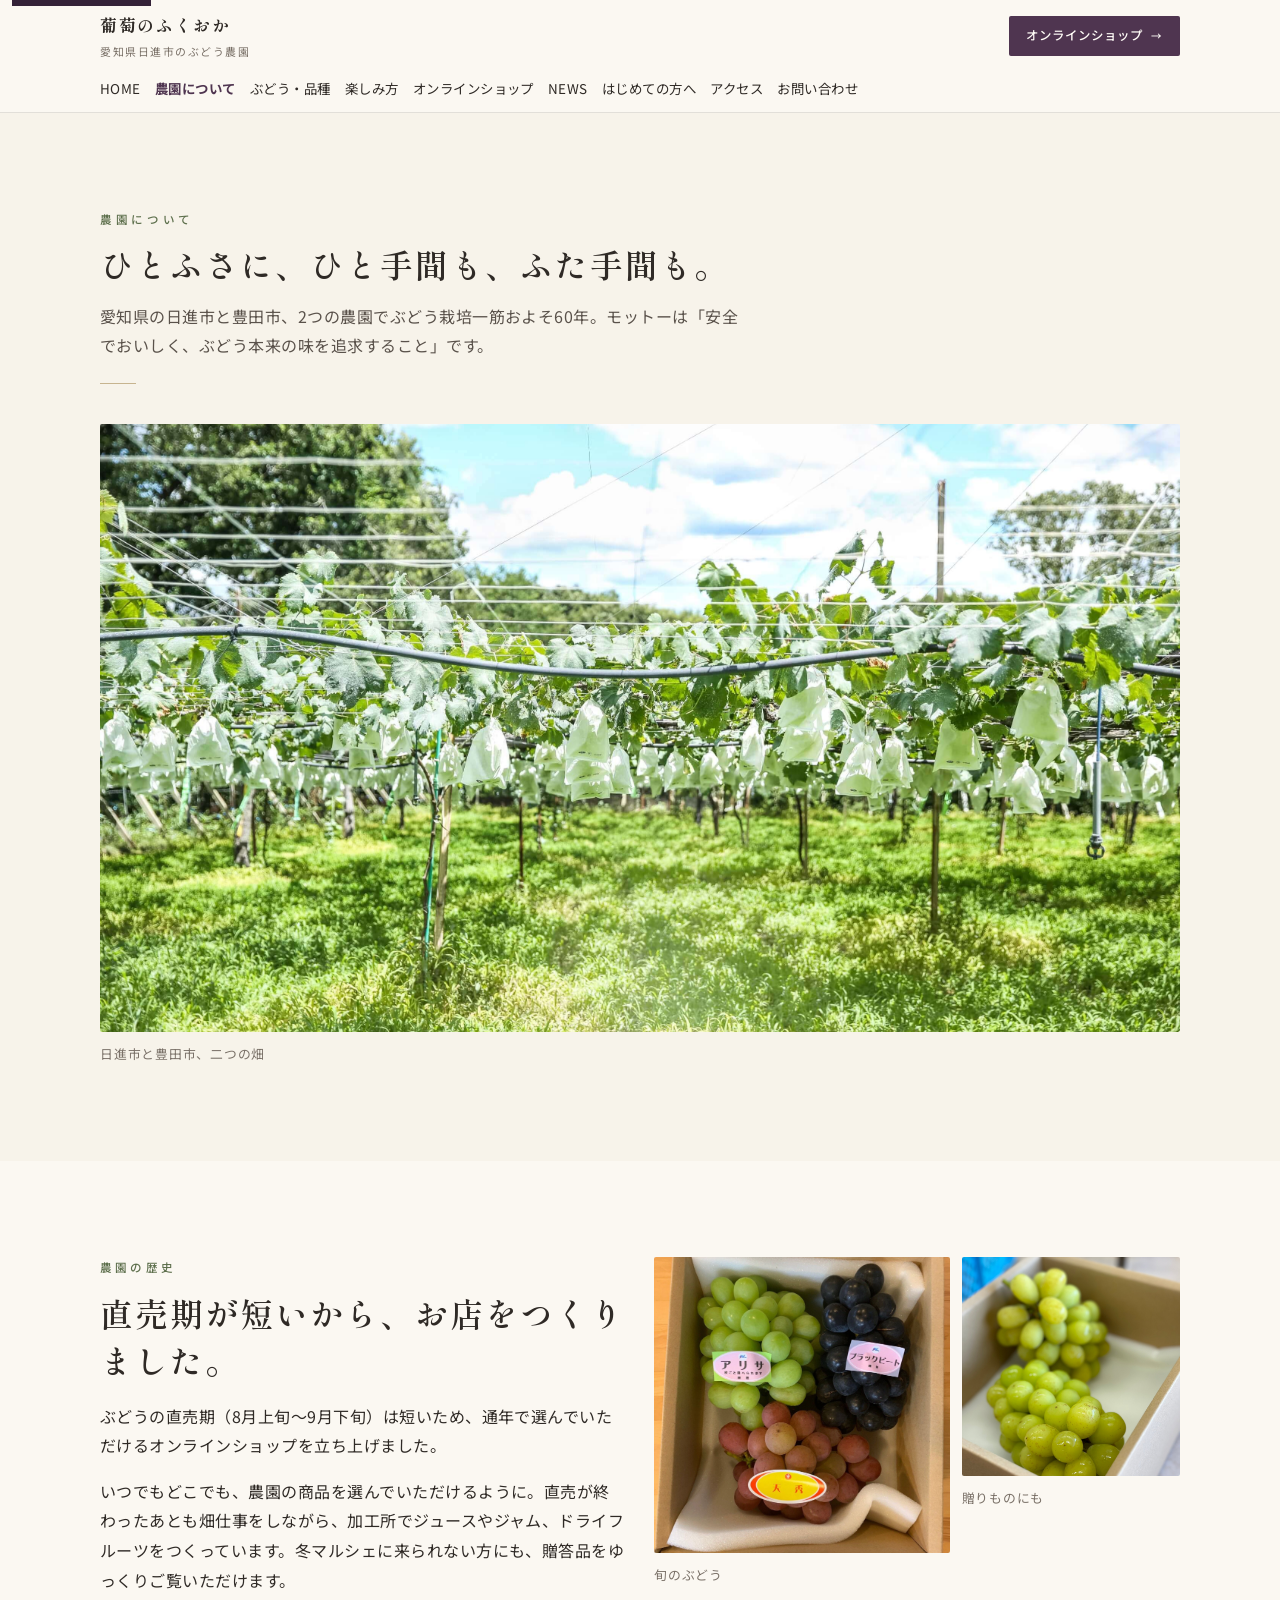
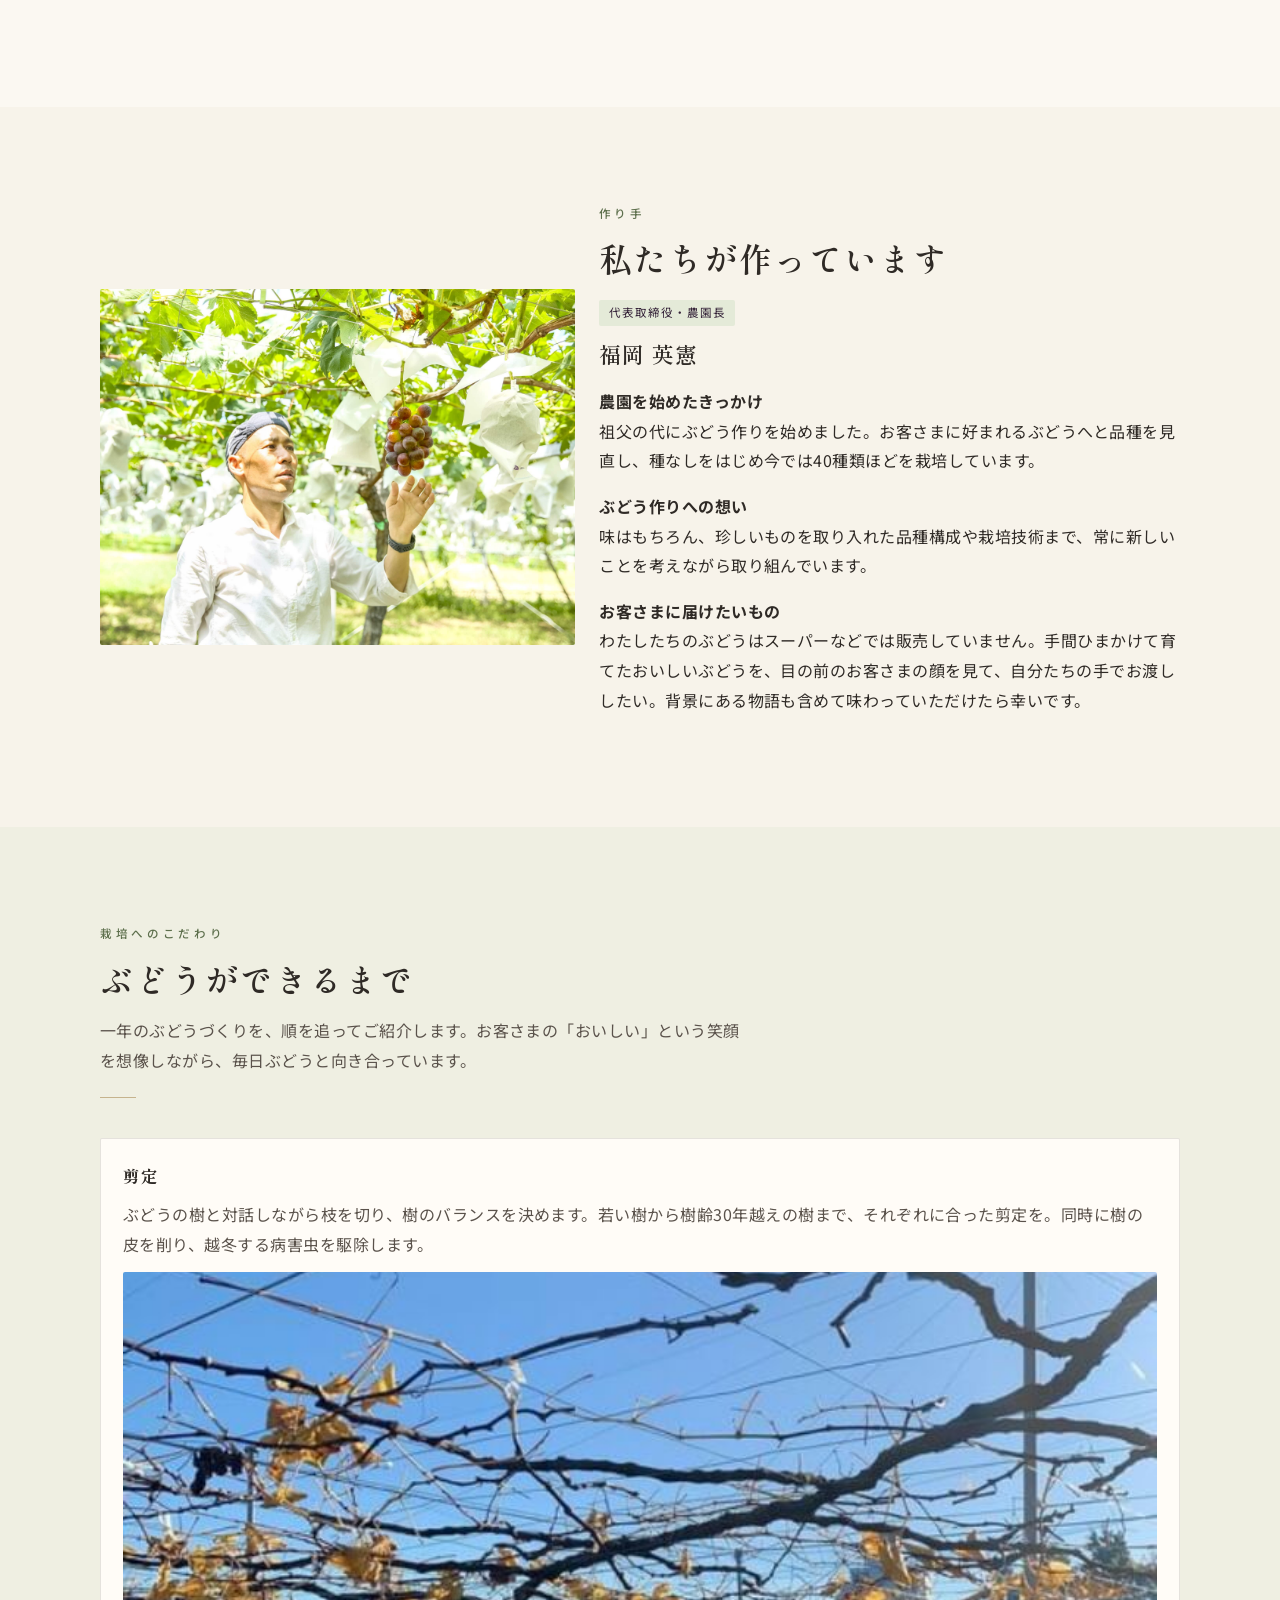
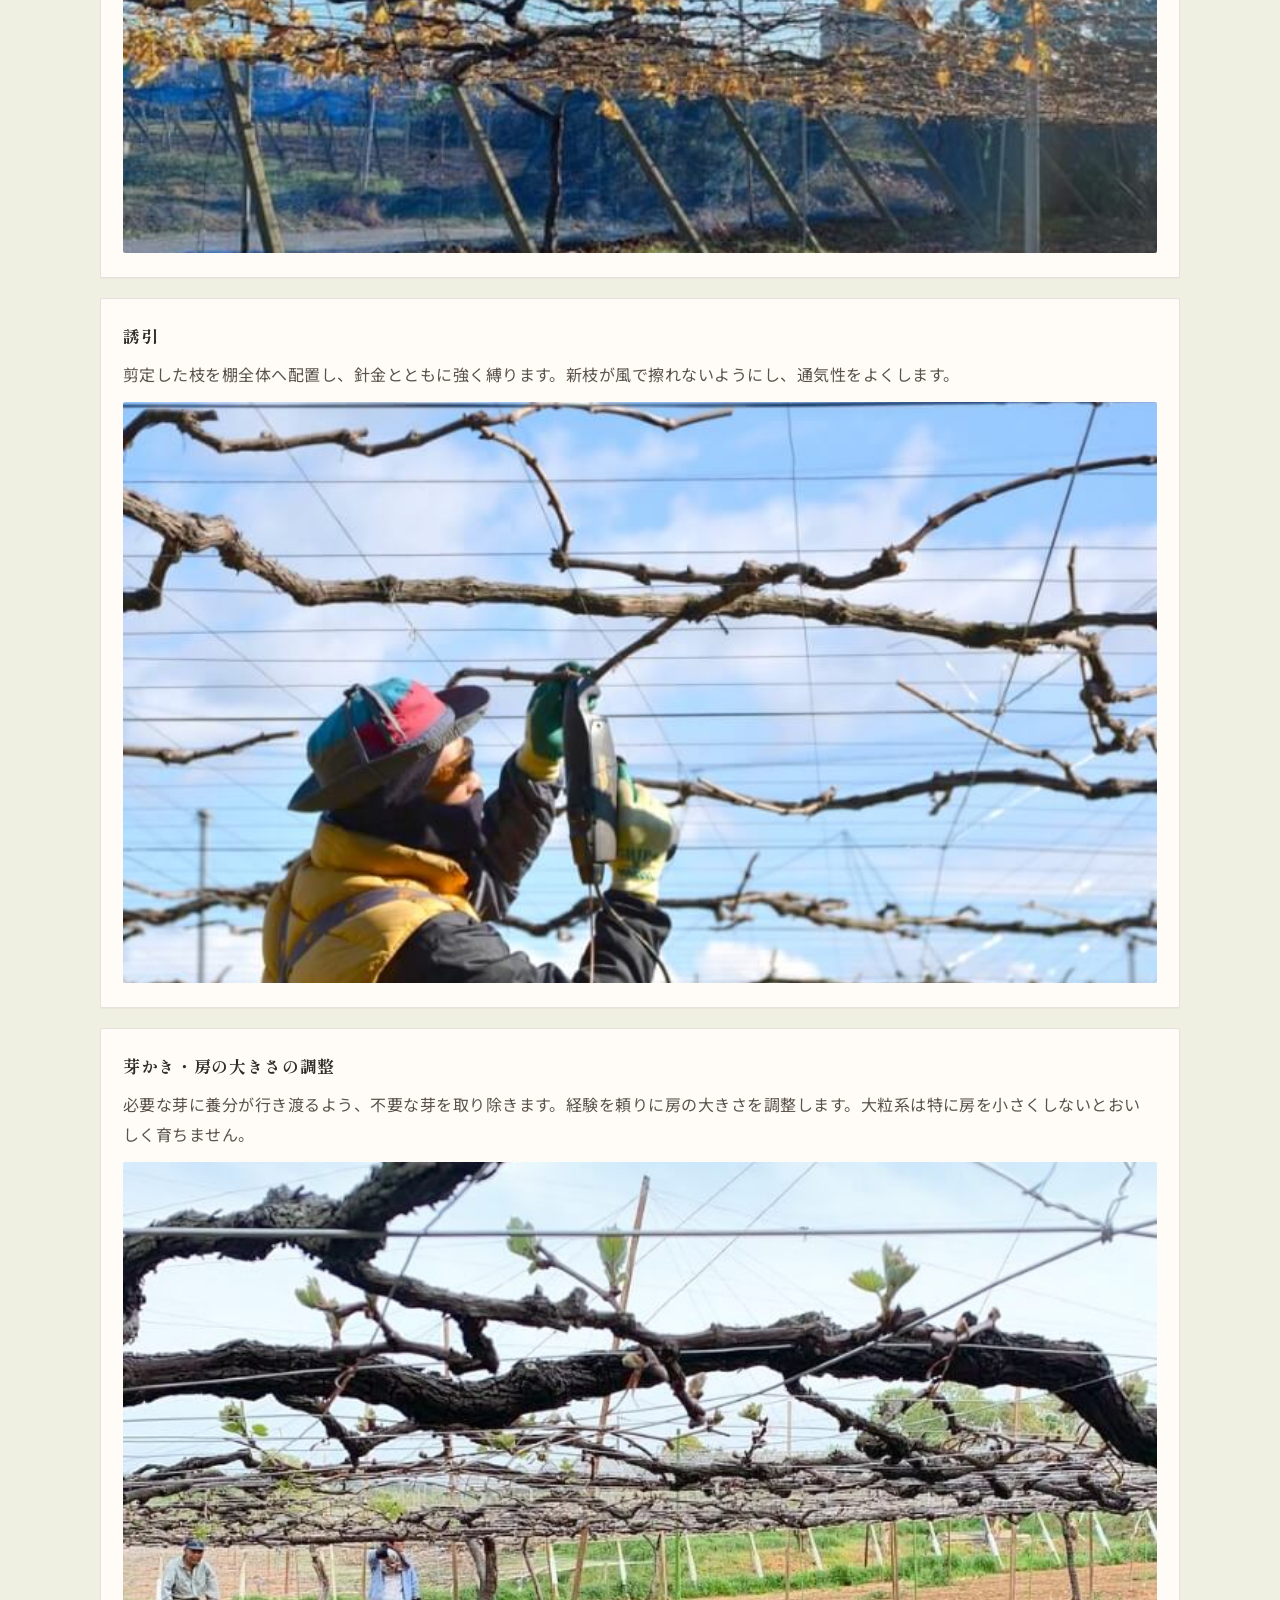
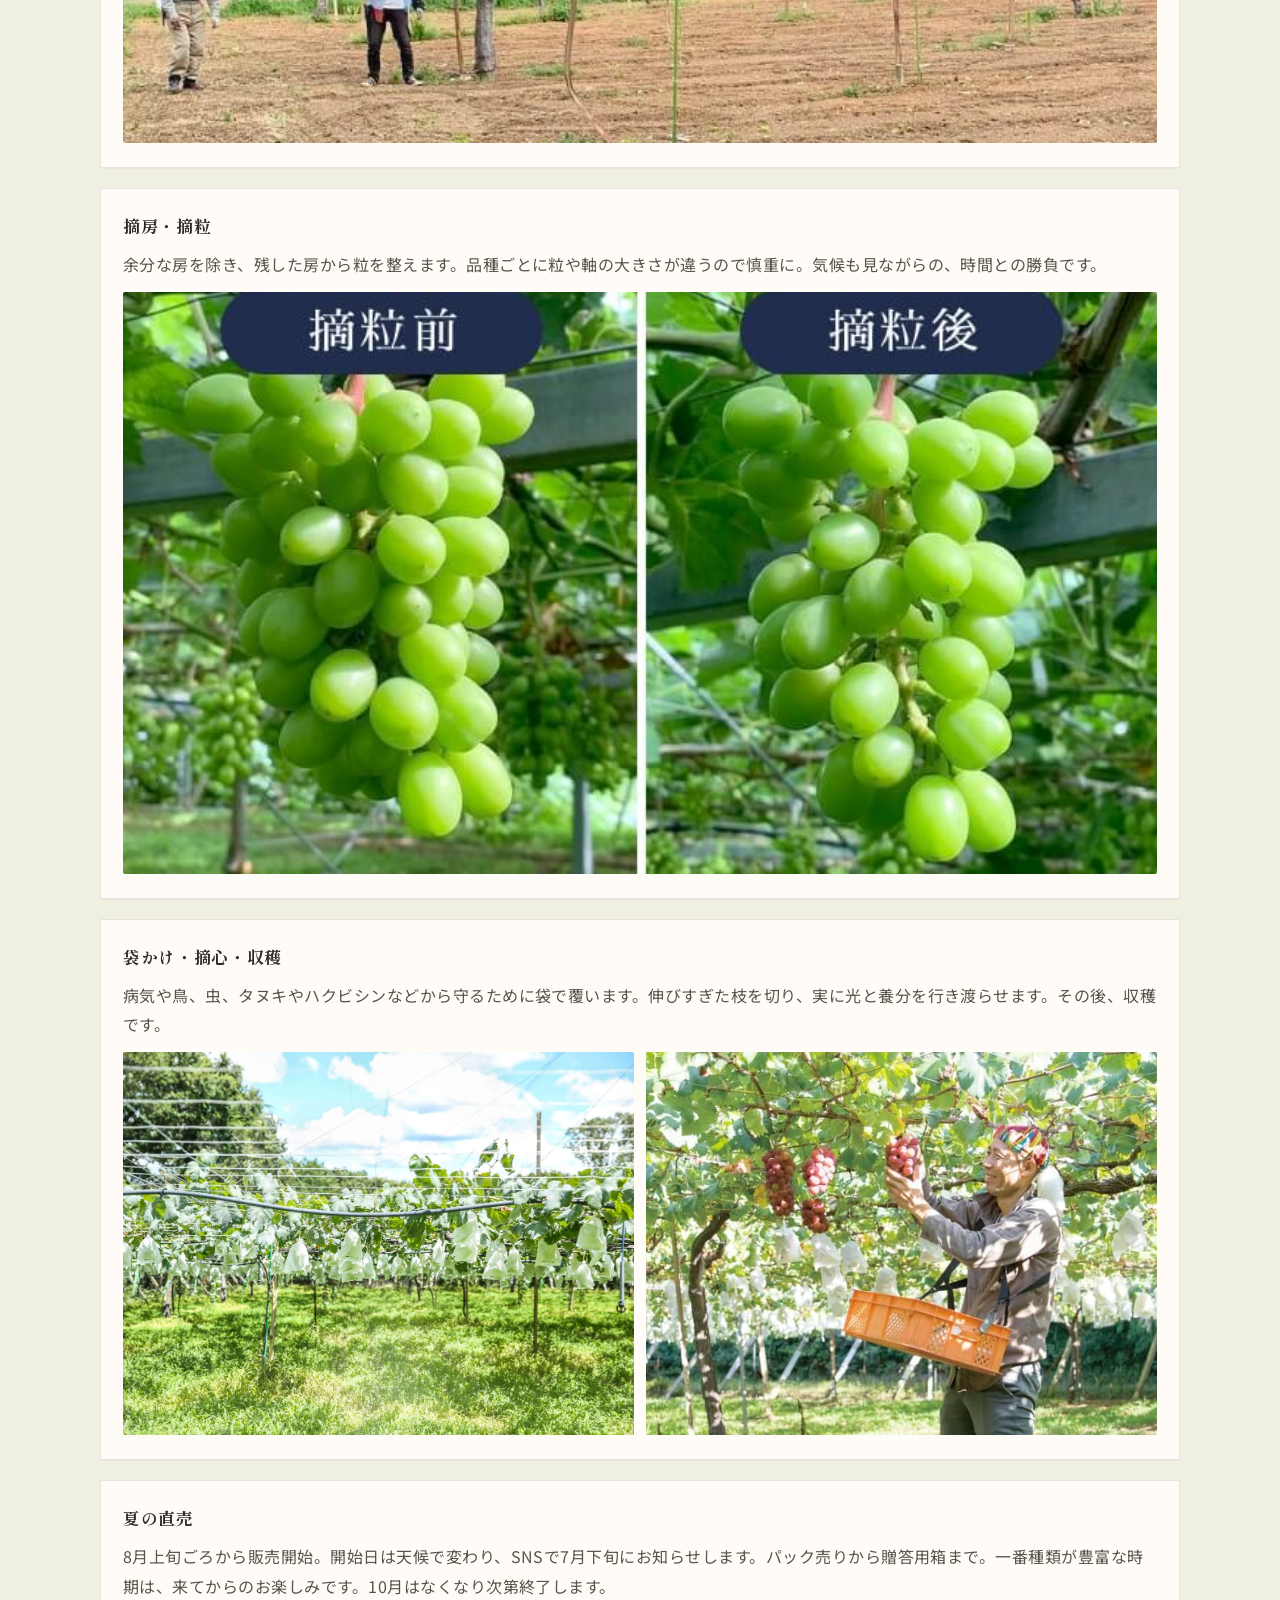
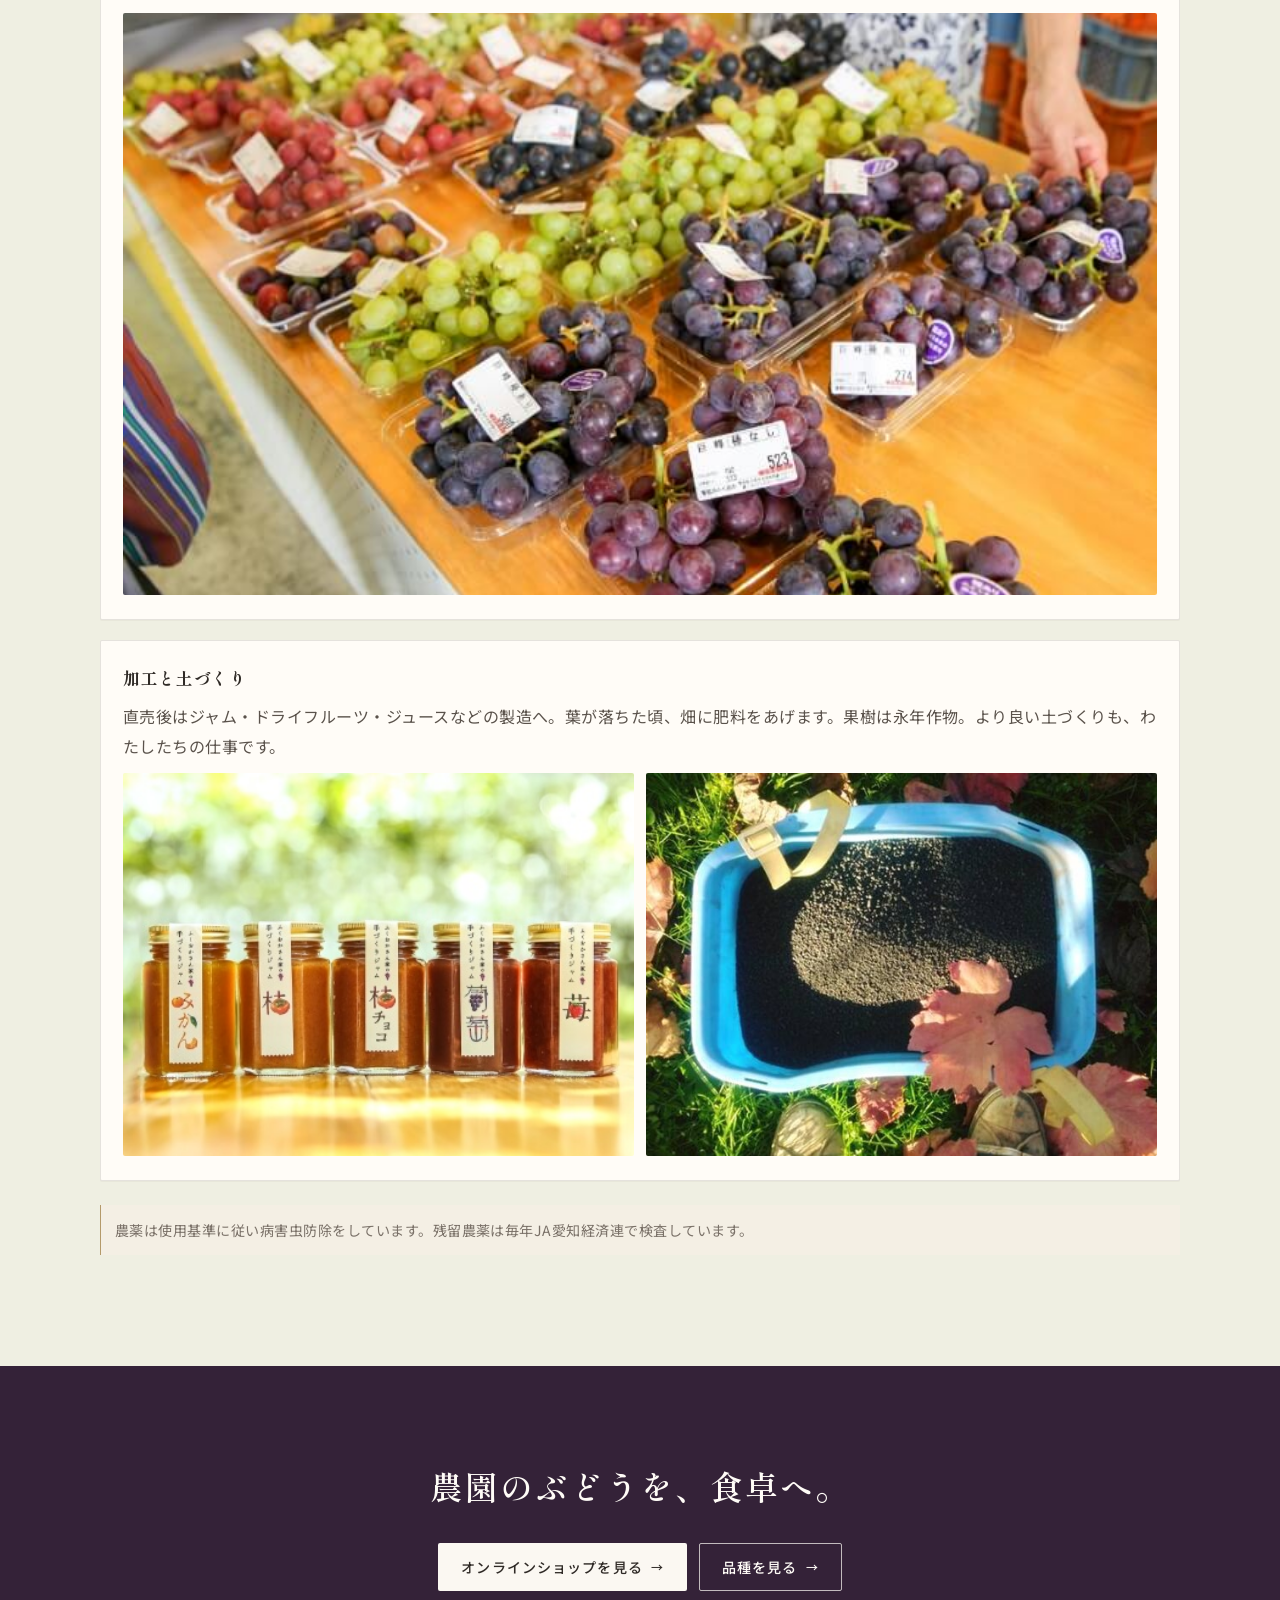
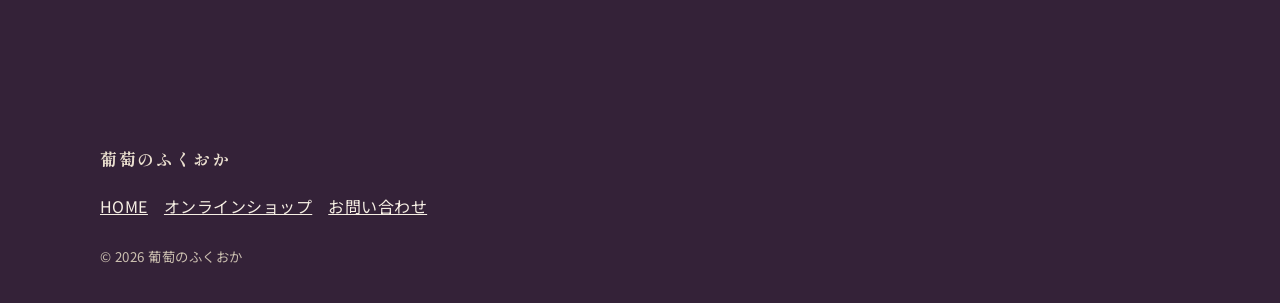
==== about.html @ adb01530 "Harden the sticky header, contain cultivation cards, and unify remaining Japanese copy. Co-authored-" ====
<!DOCTYPE html>
<html lang="ja">
<head>
  <meta charset="UTF-8" />
  <meta name="viewport" content="width=device-width, initial-scale=1" />
  <title>農園について | 葡萄のふくおか</title>
  <meta name="description" content="葡萄のふくおかのストーリー、作り手、栽培の一年。愛知県日進市・豊田市で約60年、ぶどう本来の味を追求する農園です。" />
  <link rel="icon" href="./images/favicon.svg" type="image/svg+xml" />
  <link rel="preconnect" href="https://fonts.googleapis.com" />
  <link rel="preconnect" href="https://fonts.gstatic.com" crossorigin />
  <link href="https://fonts.googleapis.com/css2?family=Noto+Sans+JP:wght@400;500;700&family=Shippori+Mincho:wght@500;600;700&display=swap" rel="stylesheet" />
  <link rel="stylesheet" href="./css/style.css?v=20260827" />
</head>
<body>
  <a class="skip-link" href="#main">本文へスキップ</a>
  <header class="site-header">
    <div class="wrap site-header__inner">
      <a class="brand" href="./index.html"><span class="brand__name">葡萄のふくおか</span><span class="brand__sub">愛知県日進市のぶどう農園</span></a>
      <a class="btn btn--grape header-cta" href="https://budounofukuoka.stores.jp/" target="_blank" rel="noopener noreferrer">オンラインショップ</a>
      <button class="nav-toggle" id="navToggle" type="button" aria-expanded="false" aria-controls="siteNav" aria-label="メニューを開く"><span></span><span></span><span></span></button>
      <nav class="nav" id="siteNav" aria-label="メインメニュー">
        <ul class="nav__list">
          <li><a href="./index.html">HOME</a></li>
          <li><a href="./about.html" aria-current="page">農園について</a></li>
          <li><a href="./grapes.html">ぶどう・品種</a></li>
          <li><a href="./enjoy.html">楽しみ方</a></li>
          <li><a href="./shop.html">オンラインショップ</a></li>
          <li><a href="./news.html">NEWS</a></li>
          <li><a href="./guide.html">はじめての方へ</a></li>
          <li><a href="./access.html">アクセス</a></li>
          <li><a href="./contact.html">お問い合わせ</a></li>
        </ul>
      </nav>
    </div>
  </header>

  <main id="main">
    <section class="section">
      <div class="wrap">
        <header class="section-head">
          <p class="kicker">農園について</p>
          <h1 class="heading">ひとふさに、ひと手間も、ふた手間も。</h1>
          <p class="lead">愛知県の日進市と豊田市、2つの農園でぶどう栽培一筋およそ60年。モットーは「安全でおいしく、ぶどう本来の味を追求すること」です。</p>
        </header>
        <figure class="photo photo--wide">
          <img src="./images/main3.jpg" alt="白い袋が並ぶ葡萄のふくおかのぶどう畑" />
          <figcaption>日進市と豊田市、二つの畑</figcaption>
        </figure>
      </div>
    </section>

    <section class="section section--paper" id="story">
      <div class="wrap split split--top">
        <div>
          <p class="kicker">農園の歴史</p>
          <h2 class="heading">直売期が短いから、お店をつくりました。</h2>
          <p>ぶどうの直売期（8月上旬〜9月下旬）は短いため、通年で選んでいただけるオンラインショップを立ち上げました。</p>
          <p>いつでもどこでも、農園の商品を選んでいただけるように。直売が終わったあとも畑仕事をしながら、加工所でジュースやジャム、ドライフルーツをつくっています。冬マルシェに来られない方にも、贈答品をゆっくりご覧いただけます。</p>
        </div>
        <div class="mosaic">
          <figure class="photo photo--square"><img src="./images/grape-set.jpg" alt="黒白赤の3色ぶどうセット" /><figcaption>旬のぶどう</figcaption></figure>
          <figure class="photo photo--square"><img src="./images/shine-pack.jpg" alt="箱詰めされたシャインマスカット" /><figcaption>贈りものにも</figcaption></figure>
        </div>
      </div>
    </section>

    <section class="section" id="people">
      <div class="wrap people-feature">
        <figure class="photo photo--field">
          <img src="./images/main.jpg" alt="ぶどうの房を確かめる代表取締役・農園長 福岡英憲さん" />
        </figure>
        <div>
          <p class="kicker">作り手</p>
          <h2 class="heading">私たちが作っています</h2>
          <p class="meta"><span class="tag">代表取締役・農園長</span></p>
          <h3 class="heading" style="font-size:1.35rem;">福岡 英憲</h3>
          <p><strong>農園を始めたきっかけ</strong><br>祖父の代にぶどう作りを始めました。お客さまに好まれるぶどうへと品種を見直し、種なしをはじめ今では40種類ほどを栽培しています。</p>
          <p><strong>ぶどう作りへの想い</strong><br>味はもちろん、珍しいものを取り入れた品種構成や栽培技術まで、常に新しいことを考えながら取り組んでいます。</p>
          <p><strong>お客さまに届けたいもの</strong><br>わたしたちのぶどうはスーパーなどでは販売していません。手間ひまかけて育てたおいしいぶどうを、目の前のお客さまの顔を見て、自分たちの手でお渡ししたい。背景にある物語も含めて味わっていただけたら幸いです。</p>
        </div>
      </div>
    </section>

    <section class="section section--leaf" id="flow">
      <div class="wrap">
        <header class="section-head">
          <p class="kicker">栽培へのこだわり</p>
          <h2 class="heading">ぶどうができるまで</h2>
          <p class="lead">一年のぶどうづくりを、順を追ってご紹介します。お客さまの「おいしい」という笑顔を想像しながら、毎日ぶどうと向き合っています。</p>
        </header>
        <ol class="flow-list">
          <li class="card flow-card">
            <strong>剪定</strong>
            <p>ぶどうの樹と対話しながら枝を切り、樹のバランスを決めます。若い樹から樹齢30年越えの樹まで、それぞれに合った剪定を。同時に樹の皮を削り、越冬する病害虫を駆除します。</p>
            <figure class="photo photo--wide"><img src="./images/flow1_img.jpg" alt="冬のぶどう棚。剪定を待つ枝" /></figure>
          </li>
          <li class="card flow-card">
            <strong>誘引</strong>
            <p>剪定した枝を棚全体へ配置し、針金とともに強く縛ります。新枝が風で擦れないようにし、通気性をよくします。</p>
            <figure class="photo photo--wide"><img src="./images/flow3_img.jpg" alt="ぶどう棚で誘引作業をする様子" /></figure>
          </li>
          <li class="card flow-card">
            <strong>芽かき・房の大きさの調整</strong>
            <p>必要な芽に養分が行き渡るよう、不要な芽を取り除きます。経験を頼りに房の大きさを調整します。大粒系は特に房を小さくしないとおいしく育ちません。</p>
            <figure class="photo photo--wide"><img src="./images/flow4_img.jpg" alt="芽かき作業の様子" /></figure>
          </li>
          <li class="card flow-card">
            <strong>摘房・摘粒</strong>
            <p>余分な房を除き、残した房から粒を整えます。品種ごとに粒や軸の大きさが違うので慎重に。気候も見ながらの、時間との勝負です。</p>
            <figure class="photo photo--wide"><img src="./images/flow6_img.jpg" alt="摘粒の前後比較。房の粒を整える" /></figure>
          </li>
          <li class="card flow-card">
            <strong>袋かけ・摘心・収穫</strong>
            <p>病気や鳥、虫、タヌキやハクビシンなどから守るために袋で覆います。伸びすぎた枝を切り、実に光と養分を行き渡らせます。その後、収穫です。</p>
            <div class="flow-visual">
              <img src="./images/main3.jpg" alt="白い袋が並ぶぶどう畑" />
              <img src="./images/flow7_img.jpg" alt="収穫かごを背負ってぶどうを摘む" />
            </div>
          </li>
          <li class="card flow-card">
            <strong>夏の直売</strong>
            <p>8月上旬ごろから販売開始。開始日は天候で変わり、SNSで7月下旬にお知らせします。パック売りから贈答用箱まで。一番種類が豊富な時期は、来てからのお楽しみです。10月はなくなり次第終了します。</p>
            <figure class="photo photo--wide"><img src="./images/flow9_img.jpg" alt="直売所の木の台に並ぶ旬のぶどう" /></figure>
          </li>
          <li class="card flow-card">
            <strong>加工と土づくり</strong>
            <p>直売後はジャム・ドライフルーツ・ジュースなどの製造へ。葉が落ちた頃、畑に肥料をあげます。果樹は永年作物。より良い土づくりも、わたしたちの仕事です。</p>
            <div class="flow-visual">
              <img src="./images/handmade_img1.jpg" alt="ふくおかさん家の手づくりジャム" />
              <img src="./images/flow11_img.jpg" alt="落ち葉の畑での土づくり" />
            </div>
          </li>
        </ol>
        <p class="note" style="margin-top:24px;">農薬は使用基準に従い病害虫防除をしています。残留農薬は毎年JA愛知経済連で検査しています。</p>
      </div>
    </section>

    <section class="section section--grape">
      <div class="wrap cta-band">
        <h2 class="heading">農園のぶどうを、食卓へ。</h2>
        <div class="actions">
          <a class="btn btn--paper" href="https://budounofukuoka.stores.jp/" target="_blank" rel="noopener noreferrer">オンラインショップを見る</a>
          <a class="btn btn--ghost" href="./grapes.html">品種を見る</a>
        </div>
      </div>
    </section>
  </main>

  <footer class="site-footer">
    <div class="wrap">
      <p class="brand__name">葡萄のふくおか</p>
      <nav aria-label="フッター">
        <a href="./index.html">HOME</a>
        <a href="./shop.html">オンラインショップ</a>
        <a href="./contact.html">お問い合わせ</a>
      </nav>
      <small>&copy; <span data-year></span> 葡萄のふくおか</small>
    </div>
  </footer>
  <div class="sticky-cta" aria-label="クイック導線">
    <a href="./guide.html">はじめて</a>
    <a href="https://www.instagram.com/budounofukuoka/" target="_blank" rel="noopener noreferrer">Instagram</a>
    <a class="is-buy" href="https://budounofukuoka.stores.jp/" target="_blank" rel="noopener noreferrer">購入する</a>
  </div>
  <script src="./js/script.js?v=20260827"></script>
</body>
</html>
---- css/style.css ----
/* 葡萄のふくおか — quiet farm brand (mobile first) */
:root {
  --paper: #f7f3ea;
  --paper-2: #efe6d4;
  --cream: #fbf8f2;
  --ivory: #f4efe4;
  --ink: #2f2a26;
  --ink-soft: #5a524b;
  --muted: #7a7168;
  --line: rgba(47, 42, 38, 0.12);
  --grape: #4f3550;
  --grape-deep: #342238;
  --grape-soft: #8a6a86;
  --leaf: #5d6f4c;
  --leaf-pale: #e4ead8;
  --earth: #9a7b58;
  --sand: #d8c4a4;
  --brass: #b49a6a;
  --white: #fffcf7;
  --shadow: 0 1px 0 rgba(47, 42, 38, 0.04);
  --radius: 2px;
  --wrap: 1080px;
  --header-h: 64px;
  --sticky-h: 64px;
  --font-serif: "Shippori Mincho", "Yu Mincho", "Hiragino Mincho ProN", serif;
  --font-sans: "Noto Sans JP", "Hiragino Sans", "Yu Gothic", sans-serif;
  --ease: 0.45s ease;
}

*,
*::before,
*::after { box-sizing: border-box; }

html {
  scroll-behavior: smooth;
  overflow-x: hidden;
  scroll-padding-top: calc(var(--header-h) + 12px);
}

body {
  margin: 0;
  color: var(--ink);
  background: var(--paper);
  font-family: var(--font-sans);
  font-size: 16px;
  line-height: 1.85;
  letter-spacing: 0.03em;
  padding-bottom: calc(var(--sticky-h) + 12px);
  text-align: left;
}

img { max-width: 100%; height: auto; display: block; }
a { color: var(--grape); }
a:hover { color: var(--grape-deep); }
button, input, select, textarea { font-family: inherit; }

.skip-link {
  position: absolute;
  left: 12px;
  top: -40px;
  background: var(--grape-deep);
  color: var(--white);
  padding: 8px 12px;
  z-index: 100;
}
.skip-link:focus { top: 12px; }

.wrap {
  width: min(100% - 32px, var(--wrap));
  margin-inline: auto;
}
.wrap--narrow { width: min(100% - 32px, 760px); }

.kicker {
  margin: 0 0 10px;
  color: var(--leaf);
  font-size: 0.72rem;
  font-weight: 500;
  letter-spacing: 0.28em;
}
.heading {
  margin: 0 0 18px;
  font-family: var(--font-serif);
  font-size: clamp(1.5rem, 4.6vw, 2.05rem);
  font-weight: 600;
  line-height: 1.45;
  letter-spacing: 0.06em;
}
.lead {
  margin: 0 0 28px;
  color: var(--ink-soft);
  max-width: 40em;
}

.section-head {
  text-align: left;
  margin-bottom: 40px;
}
.section-head .kicker { letter-spacing: 0.32em; }
.section-head .heading { margin-bottom: 14px; }
.section-head .lead {
  margin: 0;
  text-align: left;
}
.section-head::after {
  content: "";
  display: block;
  width: 36px;
  height: 1px;
  margin: 22px 0 0;
  background: var(--brass);
  opacity: 0.7;
}
.section-head--split {
  display: grid;
  gap: 8px;
  text-align: left;
  margin-bottom: 32px;
}
.section-head--split::after { margin-left: 0; }
.section-head--split .heading { margin-bottom: 0; }
.section-head__aside {
  margin: 0;
  font-family: var(--font-serif);
  color: var(--muted);
  letter-spacing: 0.18em;
  font-size: 0.82rem;
}

.section {
  padding: 72px 0;
  overflow: hidden;
}
.section--paper { background: var(--cream); }
.section--leaf { background: color-mix(in srgb, var(--leaf-pale) 42%, var(--paper)); }
.section--grape {
  background: var(--grape-deep);
  color: var(--cream);
}
.section--grape .kicker,
.section--grape .lead,
.section--grape a { color: #eadfcf; }
.section--grape .heading { color: var(--white); }
.section--grape .section-head::after { background: var(--brass); }
.section--grape .btn--paper {
  background: var(--cream);
  color: var(--ink);
  border-color: transparent;
}
.section--grape .btn--paper:hover {
  background: var(--white);
  color: var(--ink);
}
.section--grape .btn--ghost {
  border-color: rgba(255, 252, 247, 0.7);
  color: #fffcf7;
}
.section--grape .btn--ghost:hover {
  background: rgba(255, 252, 247, 0.12);
  color: #fffcf7;
}

/* Header */
.site-header {
  position: sticky;
  top: 0;
  z-index: 50;
  isolation: isolate;
  background-color: #fbf8f2;
  background: #fbf8f2;
  border-bottom: 1px solid var(--line);
  -webkit-backdrop-filter: none;
  backdrop-filter: none;
}
.site-header__inner {
  display: flex;
  align-items: center;
  justify-content: space-between;
  min-height: var(--header-h);
  gap: 12px;
}
.brand {
  order: 1;
  margin-right: auto;
  min-width: 0;
  padding-right: 8px;
}
.nav { order: 2; }
.header-cta {
  order: 3;
  flex-shrink: 0;
  min-height: 40px;
  padding: 0 14px;
  font-size: 0.75rem;
}
.nav-toggle { order: 4; margin-left: 0; flex-shrink: 0; }
.brand {
  display: flex;
  flex-direction: column;
  text-decoration: none;
  color: var(--ink);
  min-width: 0;
}
.brand__name {
  font-family: var(--font-serif);
  font-size: 1.05rem;
  font-weight: 700;
  letter-spacing: 0.1em;
}
.brand__sub {
  font-size: 0.68rem;
  color: var(--muted);
  letter-spacing: 0.14em;
}
.nav-toggle {
  width: 44px;
  height: 44px;
  border: 1px solid var(--line);
  background: var(--white);
  border-radius: var(--radius);
  display: flex;
  flex-direction: column;
  align-items: center;
  justify-content: center;
  gap: 5px;
  cursor: pointer;
}
.nav-toggle span {
  display: block;
  width: 18px;
  height: 1.5px;
  background: var(--ink);
}
.nav { display: none; }
.nav.is-open {
  display: block;
  position: absolute;
  left: 0;
  right: 0;
  top: 100%;
  background: var(--cream);
  border-bottom: 1px solid var(--line);
  padding: 8px 16px 20px;
}
.nav__list { list-style: none; margin: 0; padding: 0; }
.nav a {
  display: block;
  text-decoration: none;
  color: var(--ink);
  padding: 12px 4px;
  border-bottom: 1px solid var(--line);
  font-size: 0.95rem;
}
.nav a[aria-current="page"] { color: var(--grape); font-weight: 700; }

/* Buttons */
.btn {
  display: inline-flex;
  align-items: center;
  justify-content: center;
  gap: 8px;
  min-height: 48px;
  padding: 0 22px;
  border-radius: var(--radius);
  text-decoration: none;
  font-weight: 500;
  font-size: 0.88rem;
  letter-spacing: 0.08em;
  border: 1px solid transparent;
  transition: background var(--ease), color var(--ease), border-color var(--ease), transform var(--ease);
}
.btn::after {
  content: "→";
  font-size: 0.85em;
  transition: transform var(--ease);
}
.btn:hover { transform: none; }
.btn:hover::after { transform: translateX(4px); }
.btn--grape {
  background: var(--grape);
  color: var(--white);
}
.btn--grape:hover { background: var(--grape-deep); color: var(--white); }
.btn--paper {
  background: transparent;
  color: var(--ink);
  border-color: var(--line);
}
.btn--paper:hover { background: var(--white); color: var(--ink); }
.btn--ghost {
  background: transparent;
  color: inherit;
  border-color: currentColor;
}
.btn--ghost:hover { background: color-mix(in srgb, currentColor 8%, transparent); }
.btn--block { width: 100%; }
.btn--sns { border-color: var(--grape-soft); color: var(--grape); }
.actions {
  display: flex;
  flex-wrap: wrap;
  gap: 12px;
}

.text-link {
  display: inline-flex;
  align-items: center;
  gap: 6px;
  color: var(--grape);
  text-decoration: none;
  font-size: 0.88rem;
  letter-spacing: 0.08em;
  border-bottom: 1px solid transparent;
  transition: border-color var(--ease), color var(--ease);
}
.text-link::after { content: "→"; transition: transform var(--ease); }
.text-link:hover {
  color: var(--grape-deep);
  border-bottom-color: var(--brass);
}
.text-link:hover::after { transform: translateX(4px); }

/* Hero */
.hero {
  position: relative;
  min-height: calc(100svh - var(--header-h));
  display: grid;
  align-items: end;
  overflow: hidden;
  color: var(--white);
  text-align: center;
  background: #3a2a32;
}
.hero__visual,
.hero__visual img {
  position: absolute;
  inset: 0;
  width: 100%;
  height: 100%;
  object-fit: cover;
}
.hero__visual img {
  object-position: center 40%;
}
.hero__shade {
  position: absolute;
  inset: 0;
  background:
    linear-gradient(180deg, rgba(32, 20, 34, 0.18) 0%, rgba(32, 20, 34, 0.42) 48%, rgba(32, 20, 34, 0.78) 100%);
}
.hero__content {
  position: relative;
  padding: 56px 0 64px;
  max-width: 36em;
  margin-inline: auto;
}
.hero__place {
  margin: 0 0 12px;
  letter-spacing: 0.32em;
  font-size: 0.72rem;
  color: #eadfcf;
}
.hero h1 {
  margin: 0 0 14px;
  font-family: var(--font-serif);
  font-size: clamp(1.85rem, 7vw, 2.85rem);
  font-weight: 600;
  line-height: 1.4;
  letter-spacing: 0.06em;
}
.hero__sub {
  margin: 0 auto 28px;
  max-width: 28em;
  color: #f3eadc;
  font-size: 0.95rem;
}
.hero .actions { justify-content: center; }
.hero .btn--ghost {
  border-color: rgba(255, 252, 247, 0.85);
  color: #fffcf7;
  background: rgba(255, 252, 247, 0.08);
}
.hero .btn--ghost:hover {
  background: rgba(255, 252, 247, 0.16);
  color: #fffcf7;
}

/* Photos */
.photo {
  margin: 0;
  overflow: hidden;
}
.photo img,
.photo picture {
  width: 100%;
  height: auto;
  max-width: 100%;
  object-fit: cover;
  border-radius: var(--radius);
  display: block;
  vertical-align: middle;
}
.photo figcaption {
  margin-top: 10px;
  font-size: 0.8rem;
  color: var(--muted);
  letter-spacing: 0.06em;
}
.photo--hero img { border-radius: 0; }
.photo--wide img { aspect-ratio: 16 / 9; }
.photo--field img { aspect-ratio: 4 / 3; }
.photo--tall img { aspect-ratio: 3 / 4; }
.photo--square img { aspect-ratio: 1; }
.photo--contain {
  background: var(--ivory);
  border-radius: var(--radius);
}
.photo--contain img {
  aspect-ratio: 1;
  object-fit: contain;
  object-position: center;
  padding: 14px 12px 10px;
  background: var(--ivory);
}

.mosaic {
  display: grid;
  gap: 12px;
  align-items: start;
}
.mosaic .photo img { min-height: 0; }

/* Cards */
.story-grid,
.people-grid,
.variety-grid,
.event-grid,
.news-list,
.purpose-grid,
.flow-list,
.guide-grid,
.faq-list,
.ig-grid {
  display: grid;
  gap: 20px;
}
.flow-list { list-style: none; padding: 0; margin: 0; }
.flow-card {
  padding: 22px 22px 24px;
  overflow: hidden;
}
.flow-card strong {
  display: block;
  font-family: var(--font-serif);
  font-size: 1.05rem;
  margin-bottom: 8px;
  letter-spacing: 0.04em;
}

.card {
  background: var(--white);
  border: 1px solid var(--line);
  border-radius: var(--radius);
  box-shadow: var(--shadow);
  overflow: hidden;
  text-align: left;
}
.card__body { padding: 22px 22px 24px; }
.card h3,
.card h2 {
  margin: 0 0 10px;
  font-family: var(--font-serif);
  font-size: 1.12rem;
  letter-spacing: 0.04em;
}
.card p { margin: 0 0 12px; color: var(--ink-soft); }
.card p:last-child { margin-bottom: 0; }
a.card { text-decoration: none; color: inherit; transition: border-color var(--ease); }
a.card:hover { border-color: var(--brass); color: inherit; }

.meta {
  display: flex;
  flex-wrap: wrap;
  gap: 8px;
  margin: 0 0 12px;
}
.tag {
  display: inline-flex;
  align-items: center;
  min-height: 26px;
  padding: 0 10px;
  border-radius: var(--radius);
  background: var(--leaf-pale);
  color: var(--grape-deep);
  font-size: 0.72rem;
  letter-spacing: 0.08em;
}

.flow-item {
  display: grid;
  grid-template-columns: 48px minmax(0, 1fr);
  gap: 14px;
  align-items: start;
  min-width: 0;
  padding: 18px 18px 20px;
  text-align: left;
  overflow: hidden;
  background: var(--white);
  border: 1px solid var(--line);
}
.flow-item img,
.flow-item .photo {
  width: 100%;
  max-width: 100%;
  margin: 12px 0 0;
}
.flow-item .photo img,
.flow-item img {
  aspect-ratio: 16 / 10;
  height: auto;
  object-fit: cover;
  object-position: center 35%;
  border-radius: var(--radius);
}
.flow-num {
  font-family: var(--font-serif);
  color: var(--grape);
  font-size: 1.05rem;
  letter-spacing: 0.08em;
}
.flow-visual {
  display: grid;
  gap: 12px;
  overflow: hidden;
}
.people-feature .photo img {
  object-position: center 20%;
}
.flow-visual img {
  width: 100%;
  height: auto;
  aspect-ratio: 4 / 3;
  object-fit: cover;
  border-radius: var(--radius);
}

.note {
  font-size: 0.88rem;
  color: var(--muted);
  background: var(--ivory);
  border-left: 1px solid var(--brass);
  padding: 12px 14px;
  text-align: left;
}

.table-wrap { overflow-x: auto; }
table {
  width: 100%;
  border-collapse: collapse;
  background: var(--white);
  font-size: 0.92rem;
}
th, td {
  border-bottom: 1px solid var(--line);
  padding: 12px 10px;
  text-align: left;
  vertical-align: top;
}
th {
  background: var(--leaf-pale);
  font-weight: 600;
  white-space: nowrap;
}

.calendar {
  display: grid;
  gap: 0;
  position: relative;
}
.calendar__month {
  background: var(--white);
  border: 1px solid var(--line);
  border-bottom: 0;
  padding: 22px 22px 24px;
  text-align: left;
  position: relative;
}
.calendar__month:last-child { border-bottom: 1px solid var(--line); }
.calendar__step {
  margin: 0 0 8px;
  font-family: var(--font-serif);
  font-size: 0.72rem;
  letter-spacing: 0.22em;
  color: var(--brass);
}
.calendar__month h3 {
  margin: 0 0 8px;
  font-family: var(--font-serif);
  color: var(--grape);
  letter-spacing: 0.12em;
}
.calendar__month p { margin: 0; color: var(--ink-soft); }
.calendar__month + .calendar__month::before {
  content: "";
  display: block;
  width: 1px;
  height: 16px;
  margin: 0 auto 16px;
  background: var(--brass);
  opacity: 0.55;
}

.specs {
  display: grid;
  grid-template-columns: 5.5em 1fr;
  gap: 6px 10px;
  margin: 12px 0 0;
  font-size: 0.9rem;
  text-align: left;
}
.specs dt { color: var(--muted); }

.news-card {
  display: grid;
  gap: 8px;
  padding: 0 0 28px;
  border-bottom: 1px solid var(--line);
  text-align: left;
  background: transparent;
  box-shadow: none;
  justify-items: start;
}
.news-card time,
.news-card .news-cat,
.news-card h3,
.news-card p,
.news-card .text-link {
  text-align: left;
}
.news-card:last-child { border-bottom: 0; padding-bottom: 0; }
.news-card time {
  font-family: var(--font-serif);
  font-size: 0.82rem;
  letter-spacing: 0.12em;
  color: var(--brass);
}
.news-card .news-cat {
  font-size: 0.72rem;
  letter-spacing: 0.16em;
  color: var(--leaf);
  text-transform: none;
}
.news-card h3 {
  margin: 4px 0 0;
  font-family: var(--font-serif);
  font-size: 1.15rem;
}
.news-card p { margin: 0; color: var(--ink-soft); }
.news-card .photo { margin: 8px 0 4px; width: 100%; justify-self: stretch; }
.news-list--home .news-card { padding-bottom: 28px; }
.news-list--home .photo--wide img { aspect-ratio: 16 / 9; }

.variety-grid .photo img {
  aspect-ratio: 1;
  width: 100%;
}
.purpose-card .photo img { aspect-ratio: 16 / 10; }
.purpose-q {
  font-family: var(--font-serif);
  font-size: clamp(1.4rem, 4vw, 1.9rem);
  text-align: left;
  margin: 0 0 8px;
}

.ig-grid {
  grid-template-columns: repeat(2, 1fr);
  gap: 8px;
}
.ig-grid img {
  width: 100%;
  aspect-ratio: 1;
  object-fit: cover;
}
.ig-card {
  display: grid;
  gap: 10px;
  padding: 28px 24px;
  background: var(--white);
  border: 1px solid var(--line);
  text-align: left;
}

.map-frame {
  width: 100%;
  min-height: 280px;
  height: 100%;
  border: 0;
  border-radius: var(--radius);
  filter: grayscale(0.15);
}

.visit-details {
  margin: 0;
  padding: 8px 4px;
}
.visit-details__row {
  display: grid;
  gap: 4px;
  padding: 12px 0;
  border-bottom: 1px solid var(--line);
  text-align: left;
}
.visit-details__row:last-child { border-bottom: 0; }
.visit-details__row dt {
  font-weight: 600;
  color: var(--muted);
  font-size: 0.78rem;
  letter-spacing: 0.12em;
}
.visit-details__row dd { margin: 0; }

.people-feature {
  display: grid;
  gap: 24px;
  text-align: left;
}
.quote {
  font-family: var(--font-serif);
  font-size: 1.05rem;
  line-height: 1.8;
  margin: 0 0 16px;
}

/* Forms */
.form { display: grid; gap: 16px; }
.form label { font-weight: 600; font-size: 0.9rem; }
.form .req { color: var(--grape); font-size: 0.75rem; margin-left: 6px; }
.form input,
.form select,
.form textarea {
  width: 100%;
  margin-top: 6px;
  border: 1px solid var(--line);
  background: var(--white);
  border-radius: var(--radius);
  min-height: 48px;
  padding: 10px 12px;
  font-size: 1rem;
}
.form textarea { min-height: 140px; resize: vertical; }
.form-status { min-height: 1.5em; color: var(--leaf); }

/* Footer / sticky */
.site-footer {
  padding: 40px 0 32px;
  background: var(--grape-deep);
  color: #eadfcf;
  text-align: left;
}
.site-footer a { color: #f6efe4; }
.site-footer nav { display: flex; flex-wrap: wrap; gap: 8px 16px; margin: 12px 0 20px; }
.site-footer small { color: #cbbfb0; }

.sticky-cta {
  position: fixed;
  left: 0;
  right: 0;
  bottom: 0;
  z-index: 30;
  display: grid;
  grid-template-columns: 1fr 1fr 1fr;
  background: var(--cream);
  border-top: 1px solid var(--line);
}
.sticky-cta a {
  min-height: var(--sticky-h);
  display: grid;
  place-items: center;
  text-decoration: none;
  color: var(--ink);
  font-size: 0.75rem;
  font-weight: 600;
  letter-spacing: 0.04em;
  border-right: 1px solid var(--line);
}
.sticky-cta a:last-child { border-right: 0; }
.sticky-cta a.is-buy {
  background: var(--grape);
  color: var(--white);
}

.split {
  display: grid;
  gap: 28px;
}
.cta-band {
  display: grid;
  gap: 16px;
  text-align: center;
}
.cta-band .lead { margin-inline: auto; text-align: left; }
.cta-band .actions { justify-content: center; }

.gift-mosaic { margin: 20px 0 24px; }

@media (prefers-reduced-motion: reduce) {
  html { scroll-behavior: auto; }
  .btn, .text-link, .btn::after, .text-link::after { transition: none; }
}

@media (min-width: 768px) {
  :root { --header-h: 112px; }
  body { padding-bottom: 0; }
  .sticky-cta { display: none; }
  .nav-toggle { display: none; margin-left: 0; }
  .site-header__inner {
    display: grid;
    grid-template-columns: 1fr auto;
    grid-template-areas:
      "brand cta"
      "nav nav";
    align-items: center;
    gap: 8px 16px;
    padding-top: 8px;
    padding-bottom: 8px;
  }
  .brand { order: 0; grid-area: brand; margin-right: 0; padding-right: 0; }
  .nav {
    display: block;
    position: static;
    padding: 0;
    border: 0;
    background: transparent;
    order: 0;
    flex: none;
    grid-area: nav;
  }
  .header-cta { order: 0; grid-area: cta; display: inline-flex; min-height: 40px; padding: 0 16px; font-size: 0.78rem; }
  .nav__list {
    display: flex;
    flex-wrap: wrap;
    justify-content: flex-start;
    align-items: center;
    gap: 8px 14px;
    row-gap: 8px;
  }
  .nav a {
    border: 0;
    padding: 4px 0;
    font-size: 0.75rem;
    line-height: 1.5;
    white-space: nowrap;
  }
  .section { padding: 96px 0; }
  .mosaic { grid-template-columns: 1.15fr 0.85fr; }
  .people-grid,
  .variety-grid,
  .event-grid,
  .purpose-grid,
  .guide-grid,
  .flow-list--steps {
    grid-template-columns: repeat(2, minmax(0, 1fr));
    align-items: start;
  }
  .split { grid-template-columns: 1fr 1fr; align-items: center; }
  .split--top { align-items: start; }
  .hero { align-items: center; }
  .hero__content { padding: 88px 0; }
  .calendar { grid-template-columns: repeat(3, 1fr); }
  .calendar__month { border: 1px solid var(--line); }
  .calendar__month + .calendar__month { border-left: 0; }
  .calendar__month + .calendar__month::before {
    position: absolute;
    top: 34px;
    left: -12px;
    width: 24px;
    height: 1px;
    margin: 0;
  }
  .ig-grid { grid-template-columns: repeat(3, 1fr); }
  .people-feature { grid-template-columns: 0.9fr 1.1fr; align-items: center; }
  .section-head--split {
    grid-template-columns: auto 1fr;
    align-items: baseline;
    gap: 16px 28px;
  }
  .section-head--split .heading { font-size: 2rem; }
  .flow-visual { grid-template-columns: 1fr 1fr; }
  .map-frame { min-height: 360px; }
}

@media (min-width: 1100px) {
  .nav a { font-size: 0.84rem; }
  .variety-grid { grid-template-columns: repeat(3, 1fr); }
  .wrap { width: min(100% - 48px, var(--wrap)); }
}

@media (max-width: 480px) {
  .header-cta { padding: 0 10px; font-size: 0.7rem; }
  .brand__sub { display: none; }
  .hero h1 { font-size: 1.7rem; }
}
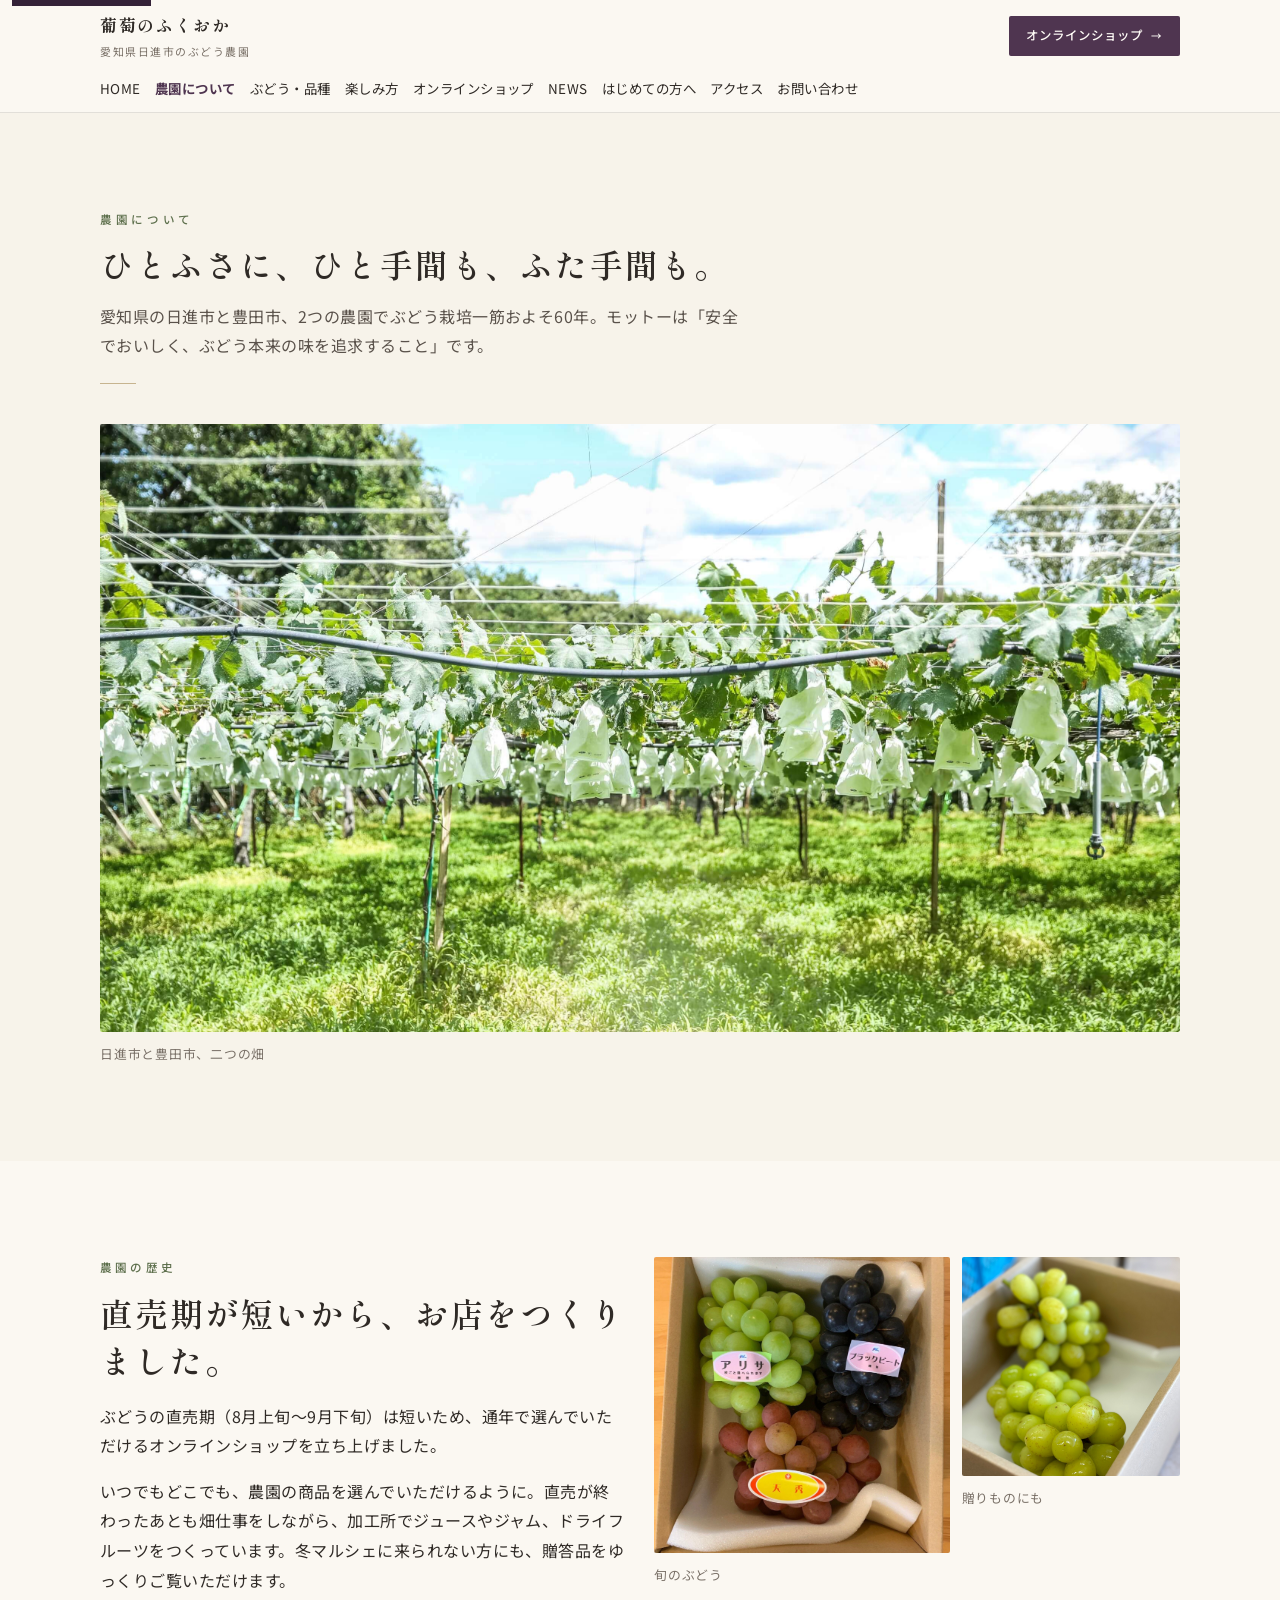
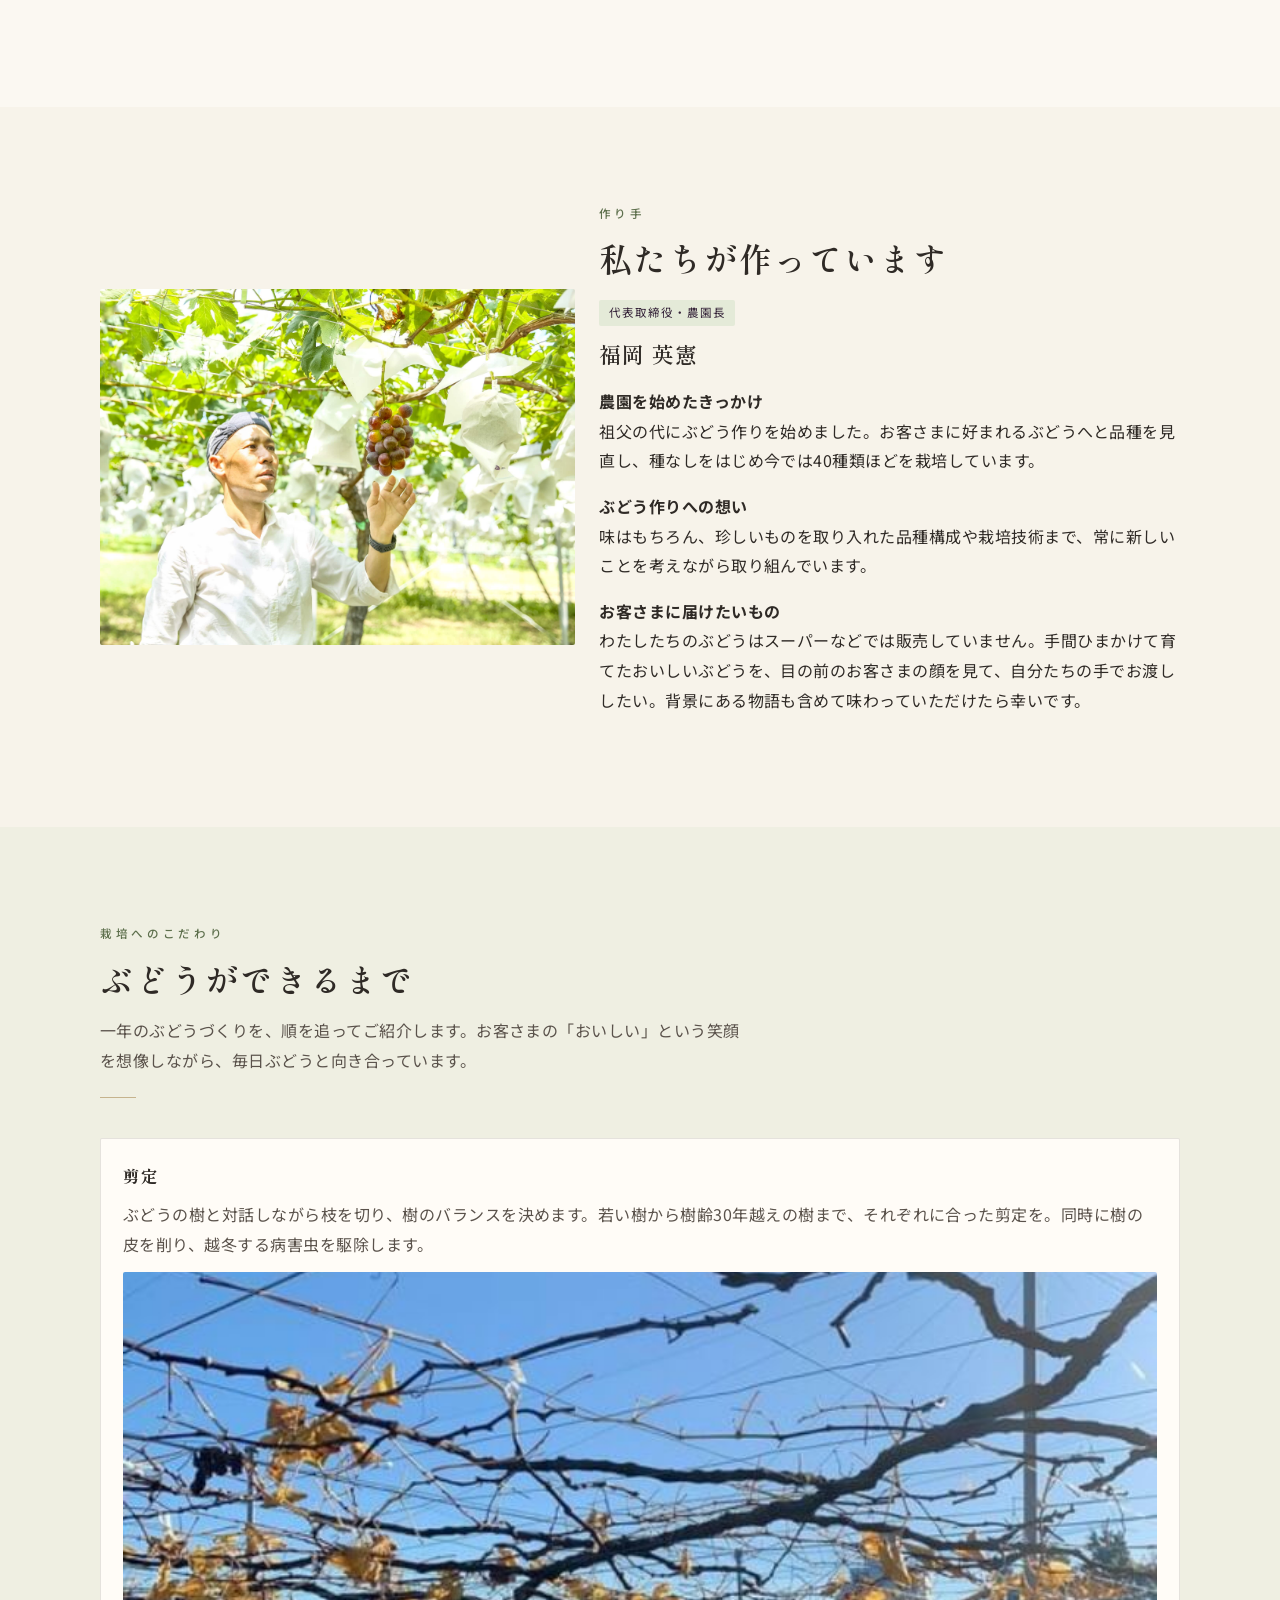
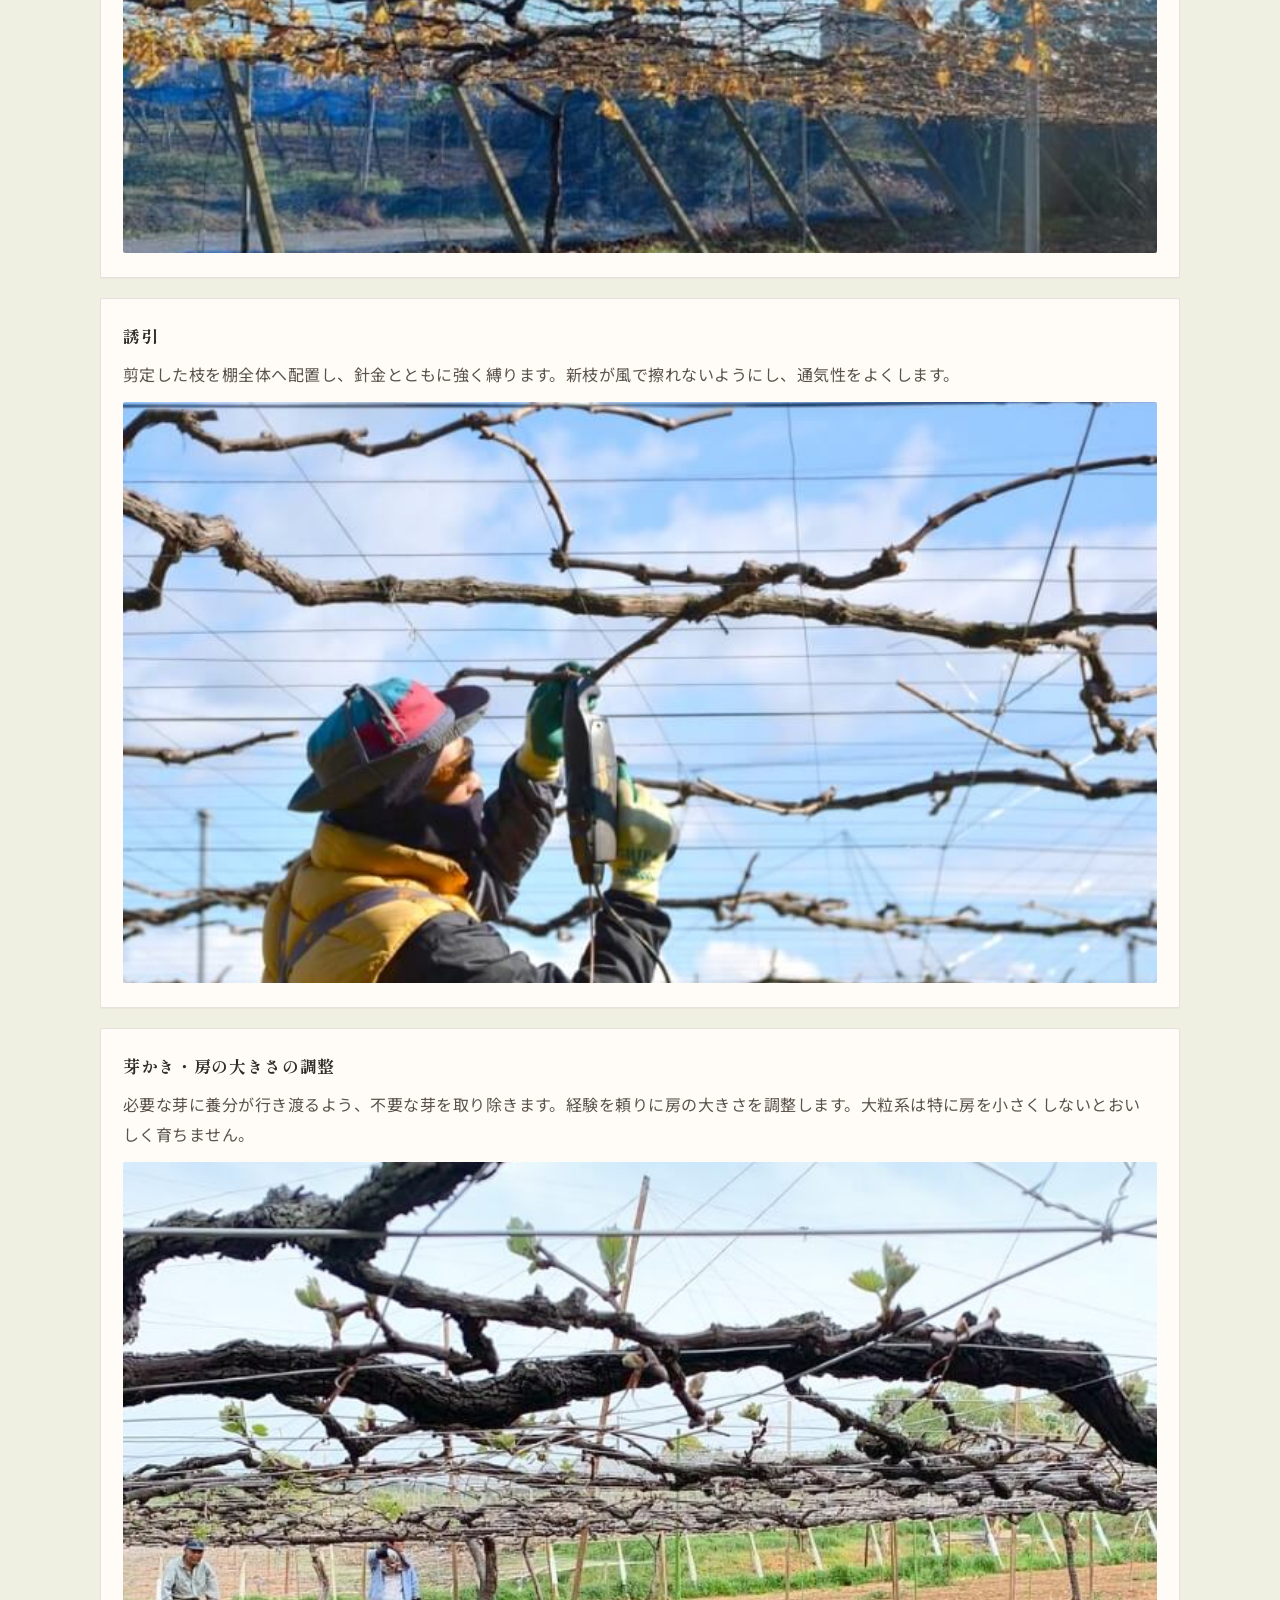
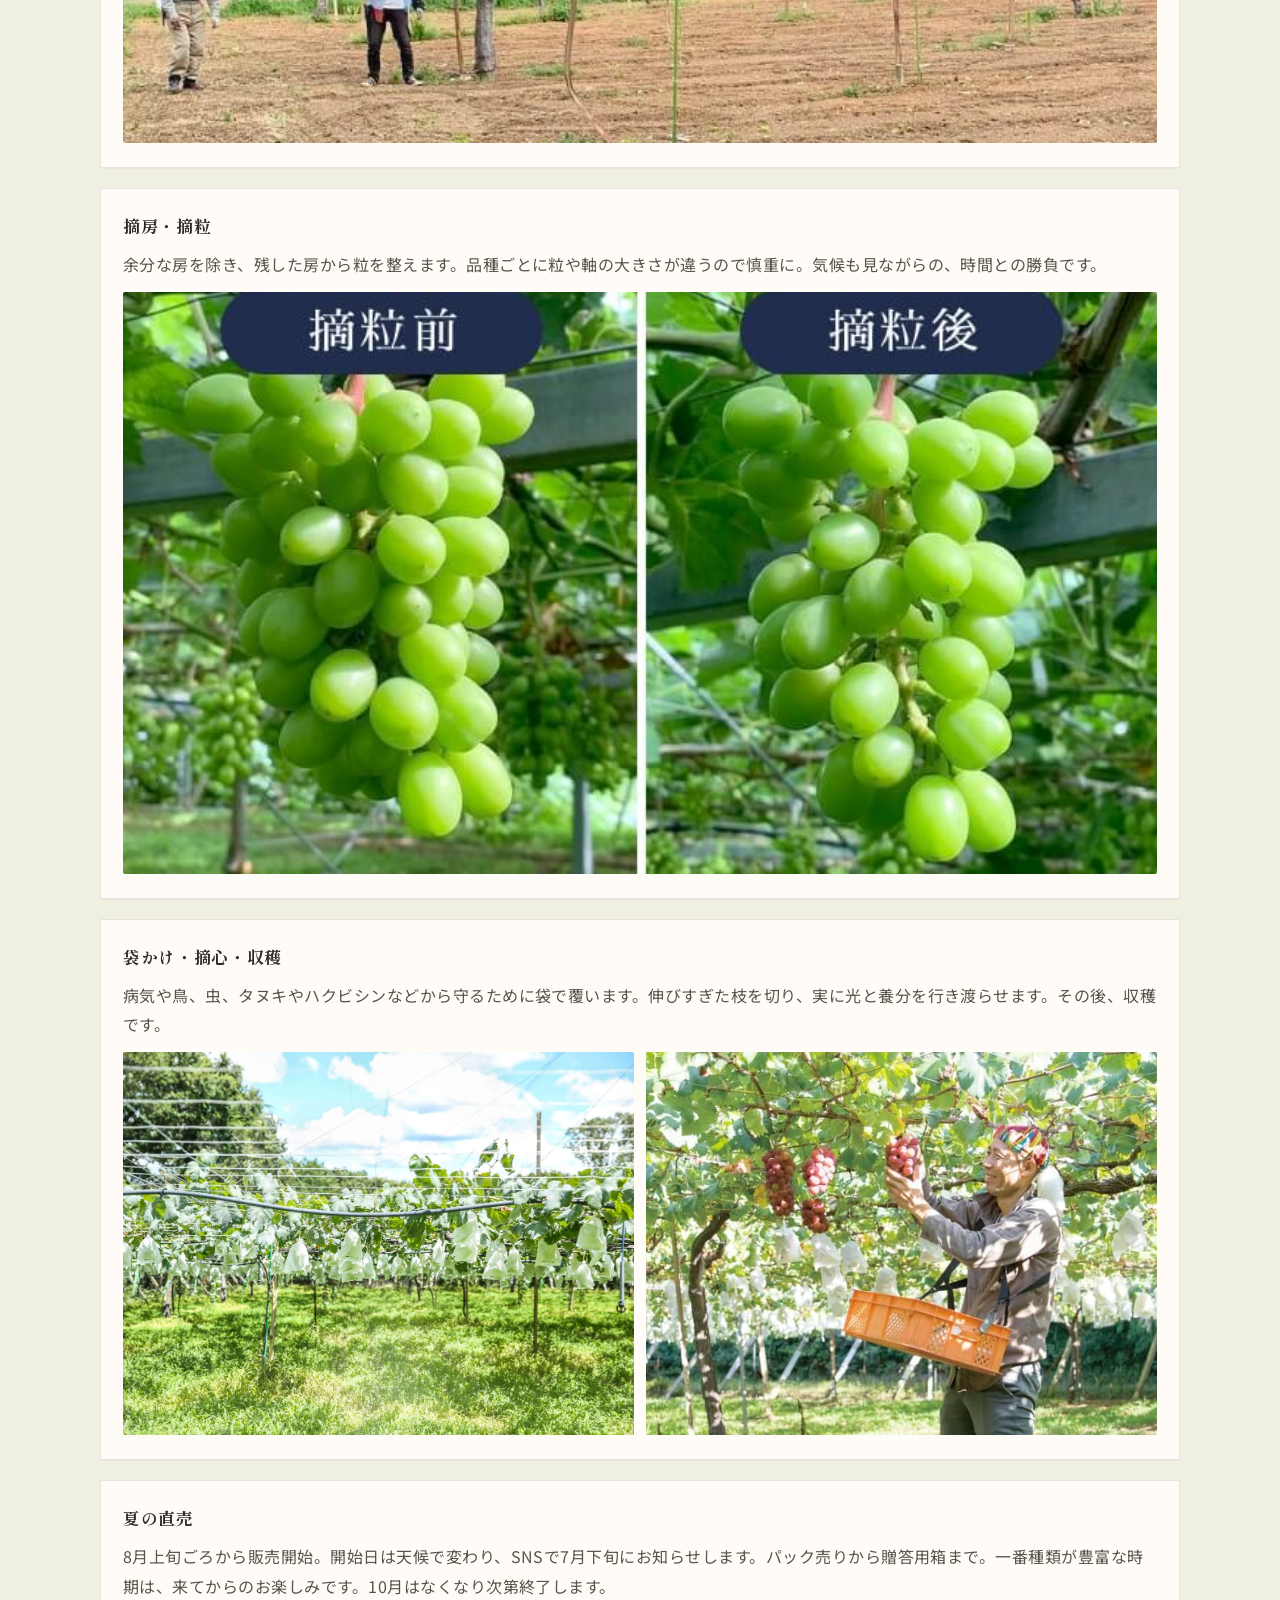
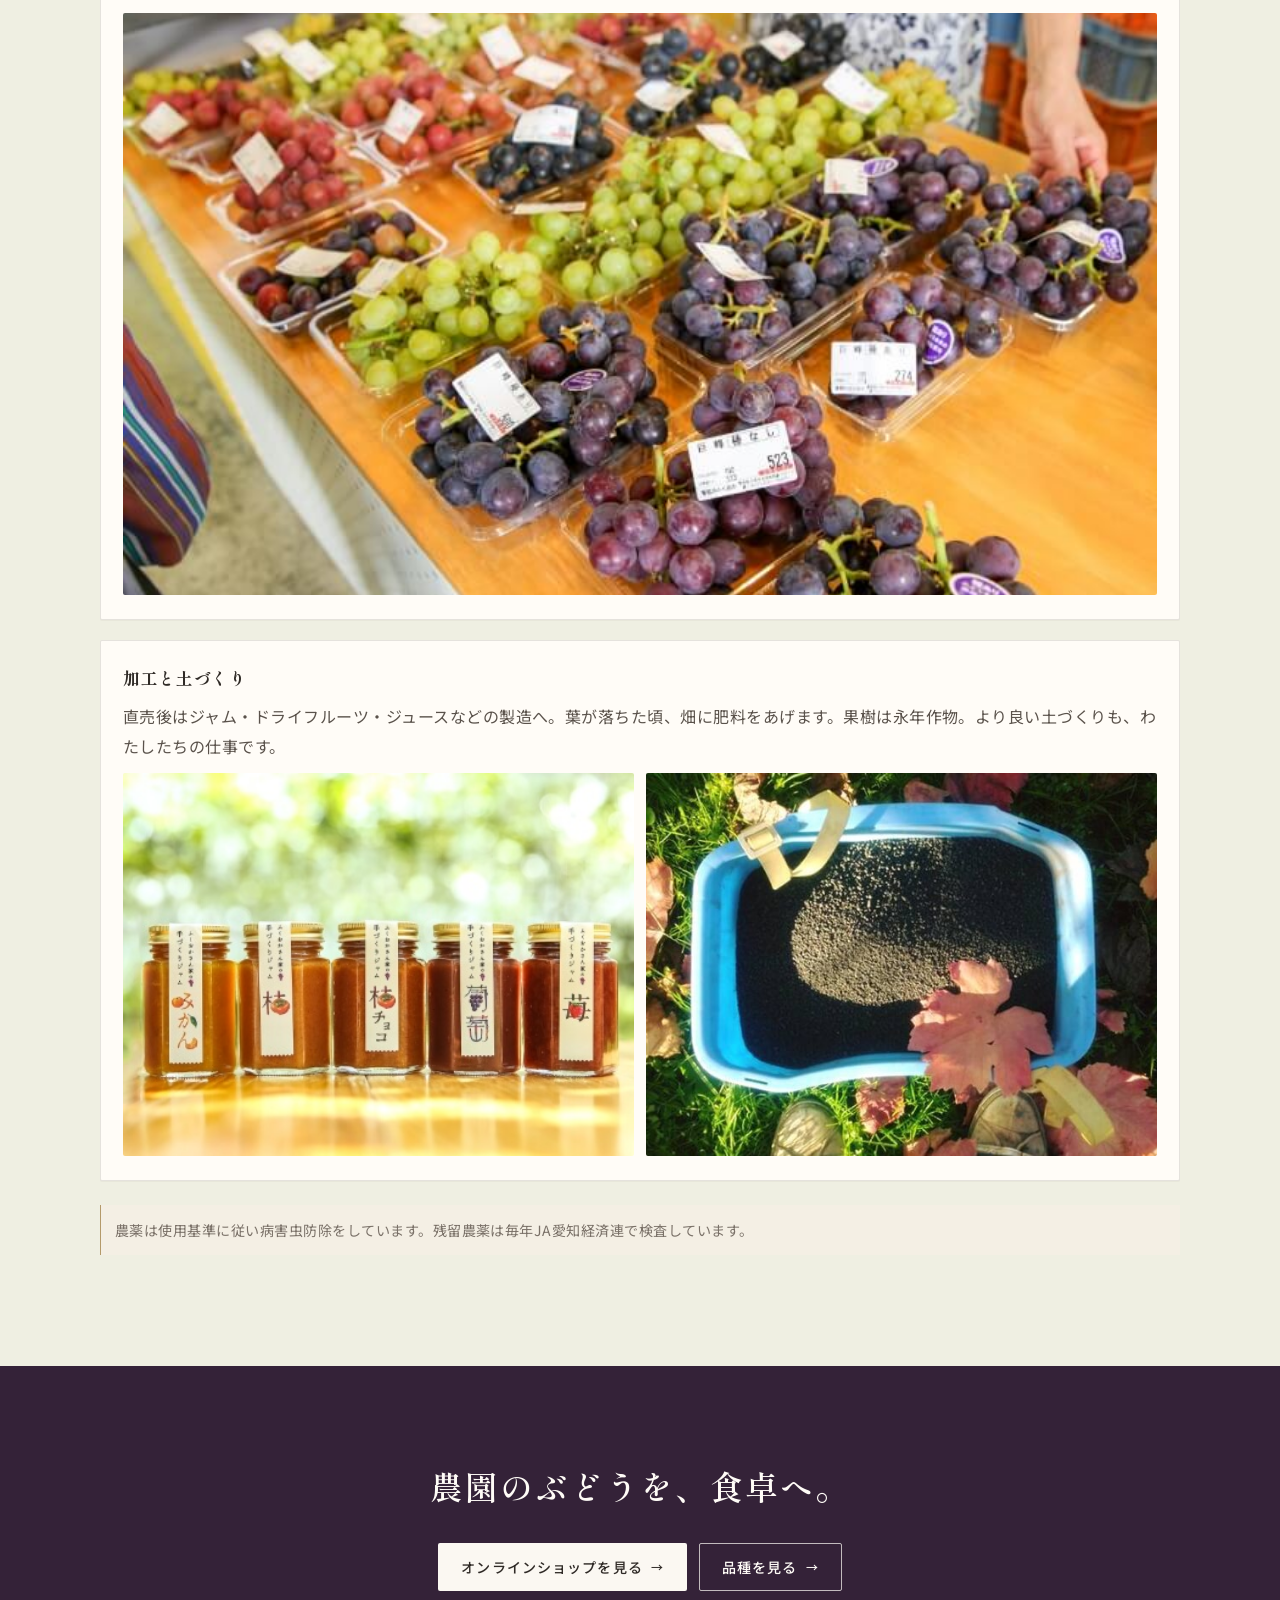
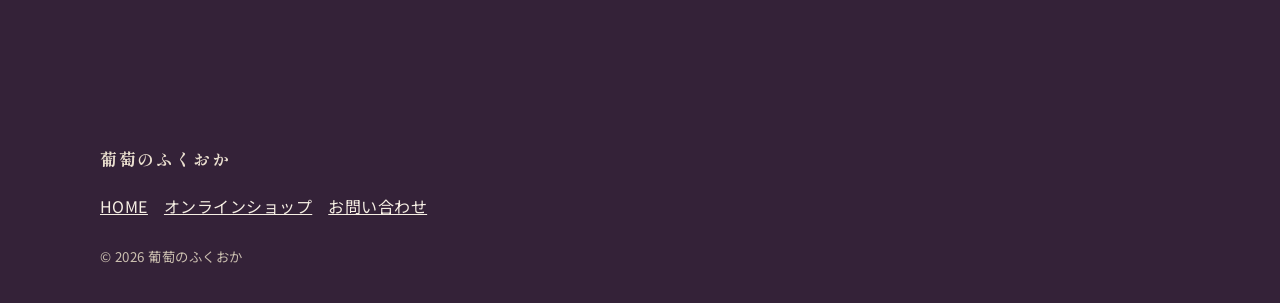
==== commit 70f00a4d: "Keep the farmer portrait in frame and bust CSS cache after header fixes. Co-authored-by: Cursor <cur" ====
--- a/about.html
+++ b/about.html
@@ -1,4 +1,4 @@
-<!DOCTYPE html>
+﻿<!DOCTYPE html>
 <html lang="ja">
 <head>
   <meta charset="UTF-8" />
@@ -9,7 +9,7 @@
   <link rel="preconnect" href="https://fonts.googleapis.com" />
   <link rel="preconnect" href="https://fonts.gstatic.com" crossorigin />
   <link href="https://fonts.googleapis.com/css2?family=Noto+Sans+JP:wght@400;500;700&family=Shippori+Mincho:wght@500;600;700&display=swap" rel="stylesheet" />
-  <link rel="stylesheet" href="./css/style.css?v=20260827" />
+  <link rel="stylesheet" href="./css/style.css?v=20260827b" />
 </head>
 <body>
   <a class="skip-link" href="#main">本文へスキップ</a>
--- a/css/style.css
+++ b/css/style.css
@@ -533,7 +533,7 @@
   overflow: hidden;
 }
 .people-feature .photo img {
-  object-position: center 20%;
+  object-position: 82% 10%;
 }
 .flow-visual img {
   width: 100%;
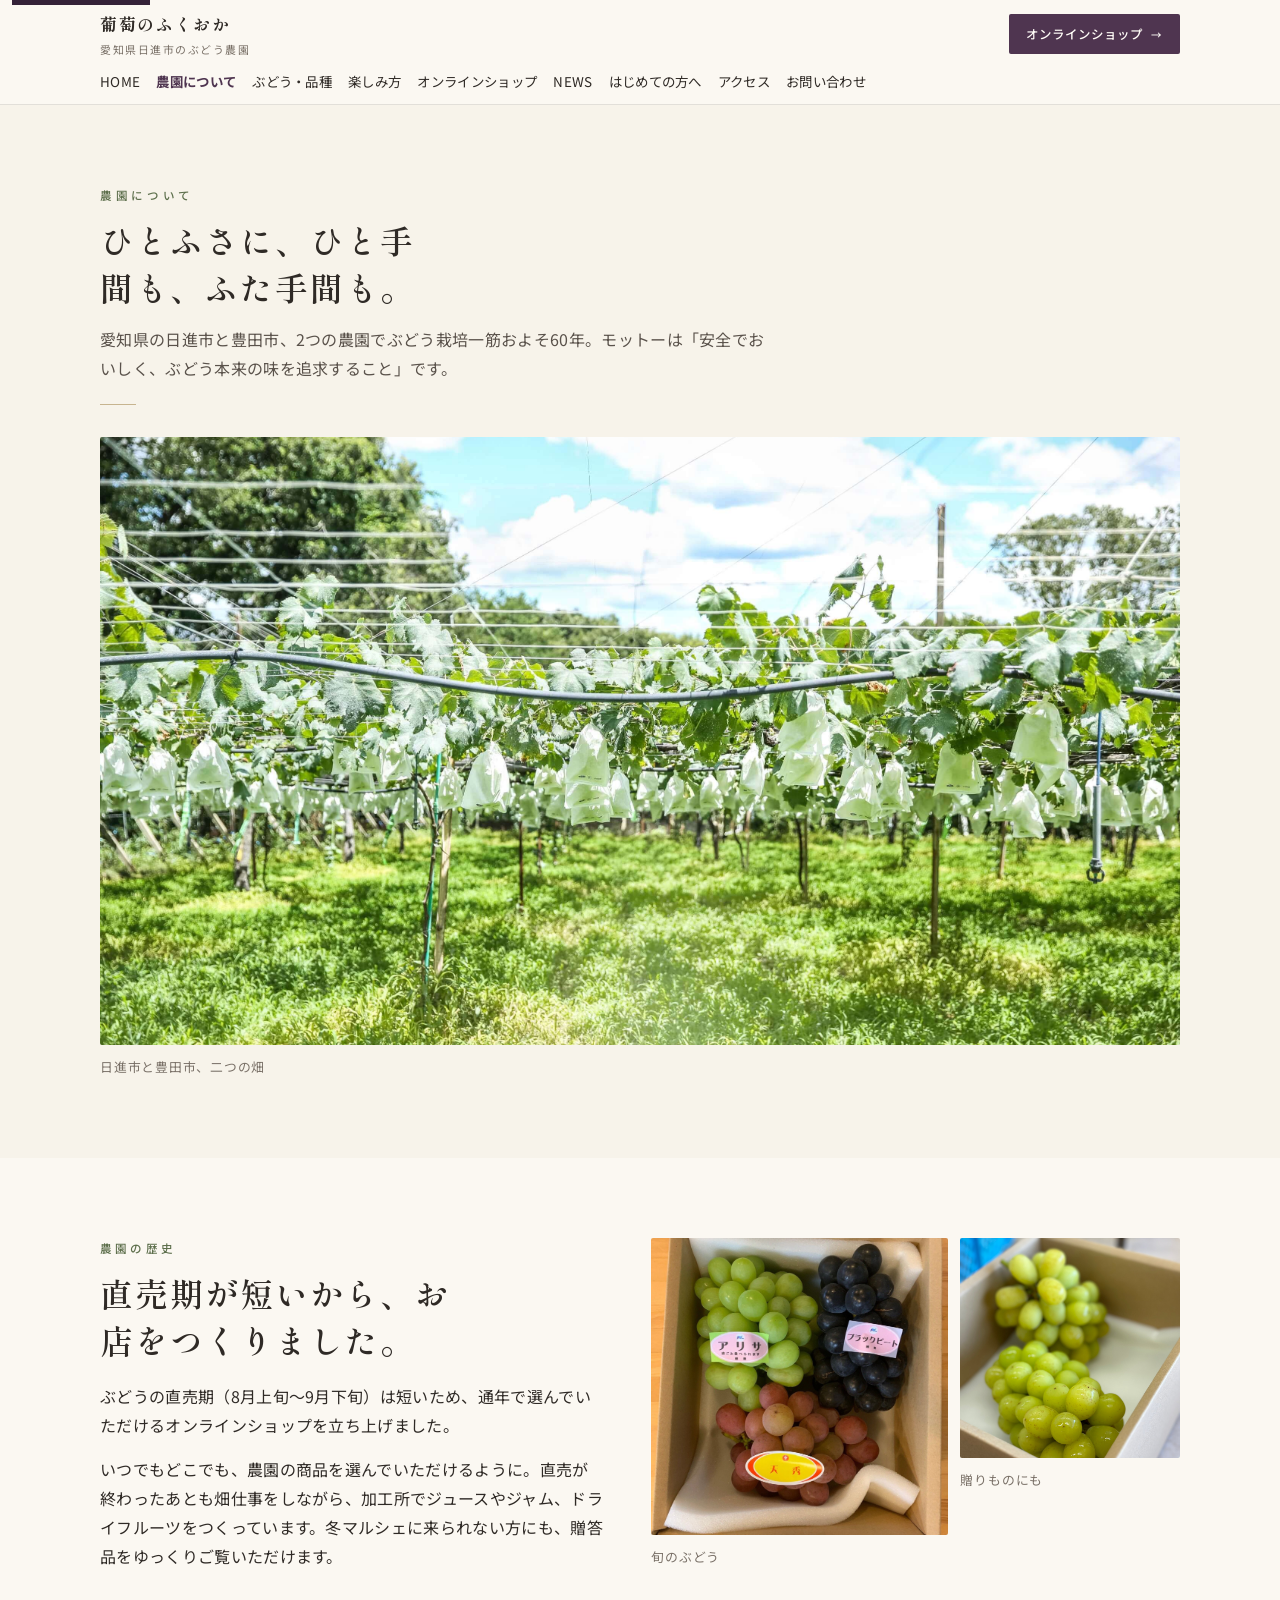
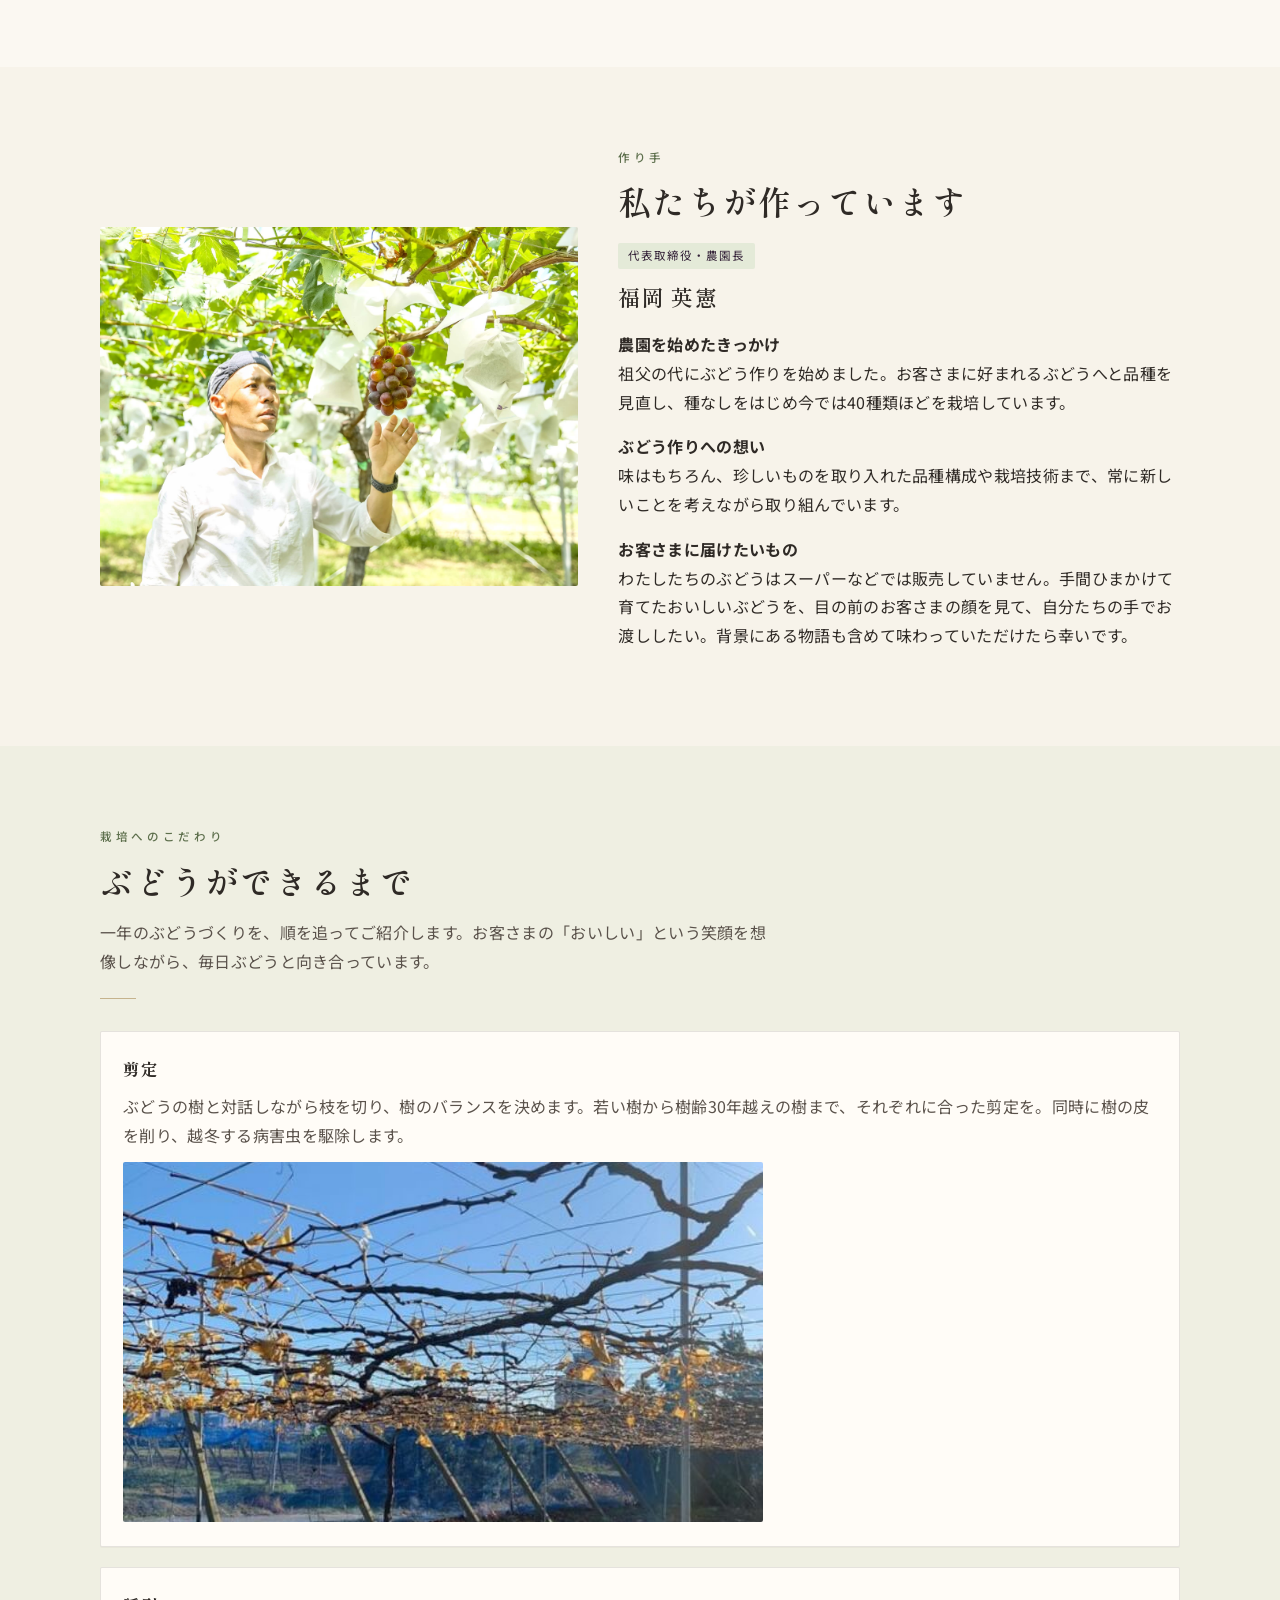
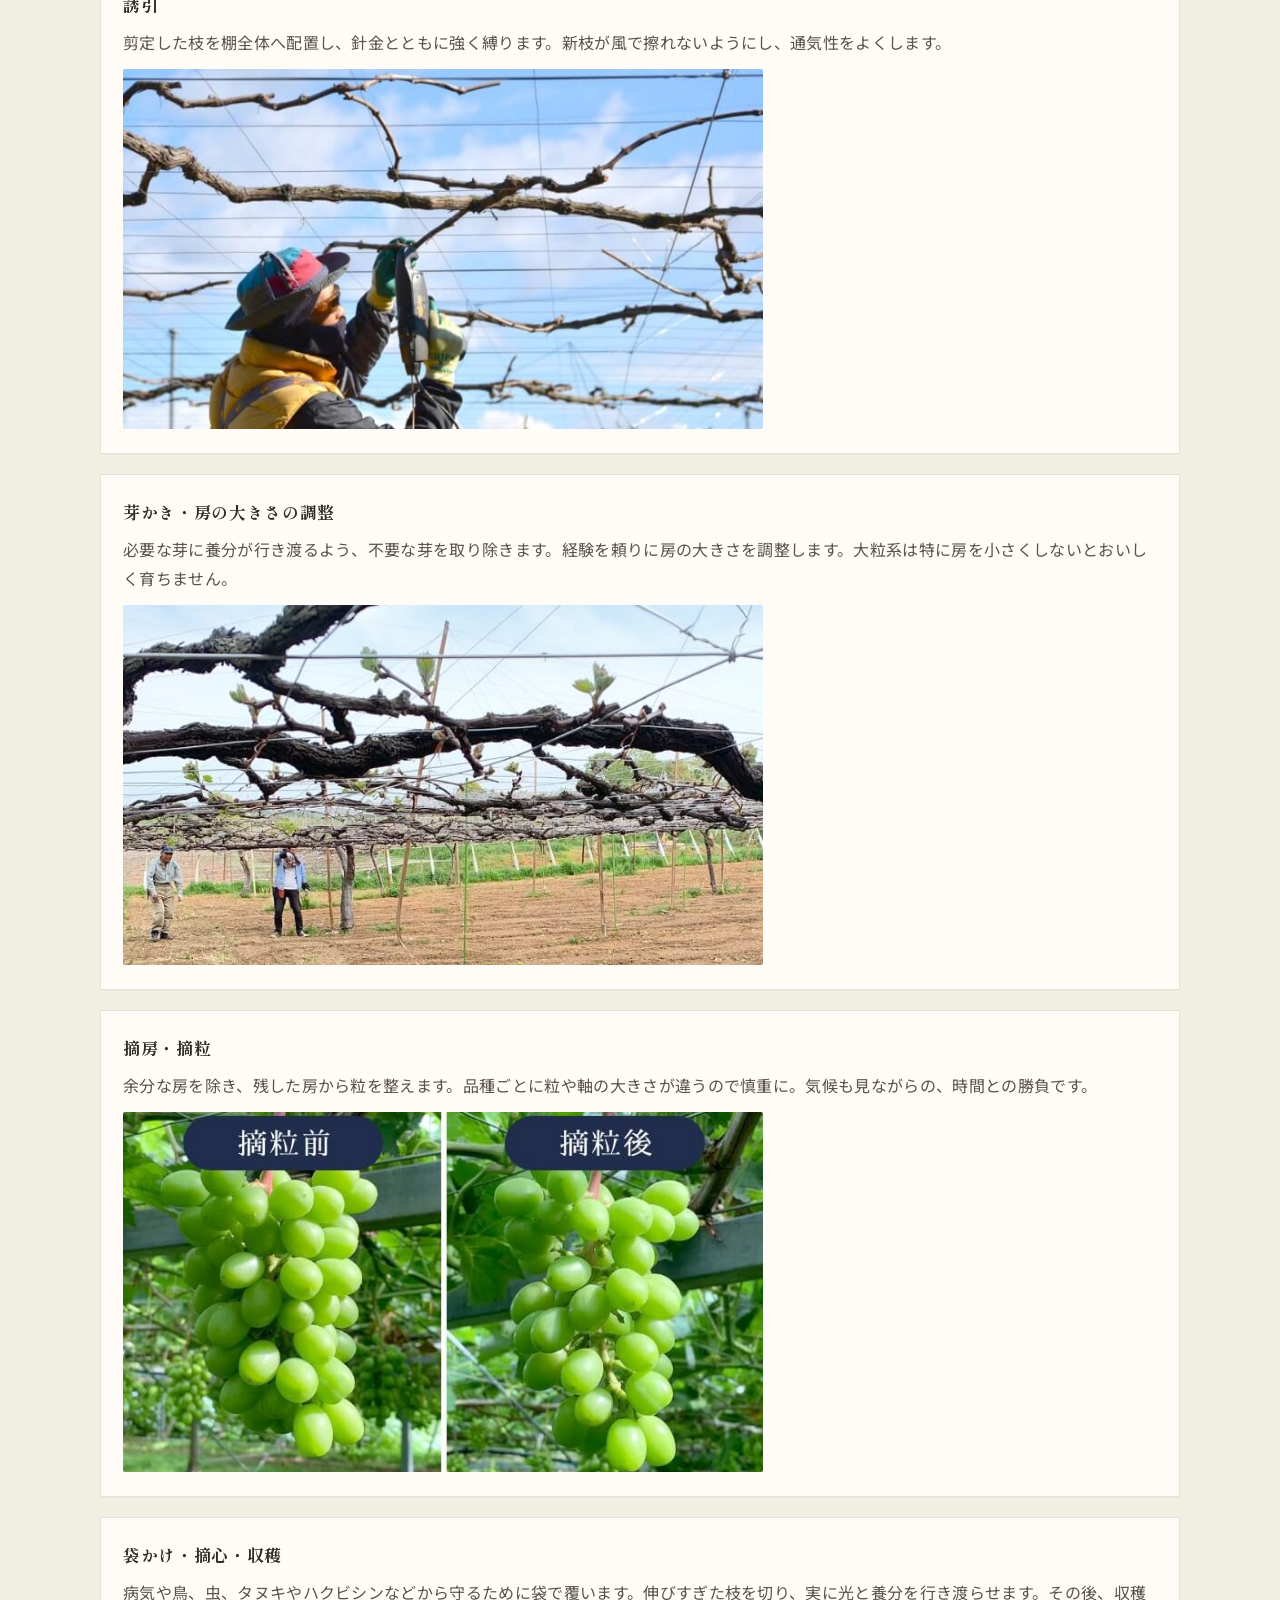
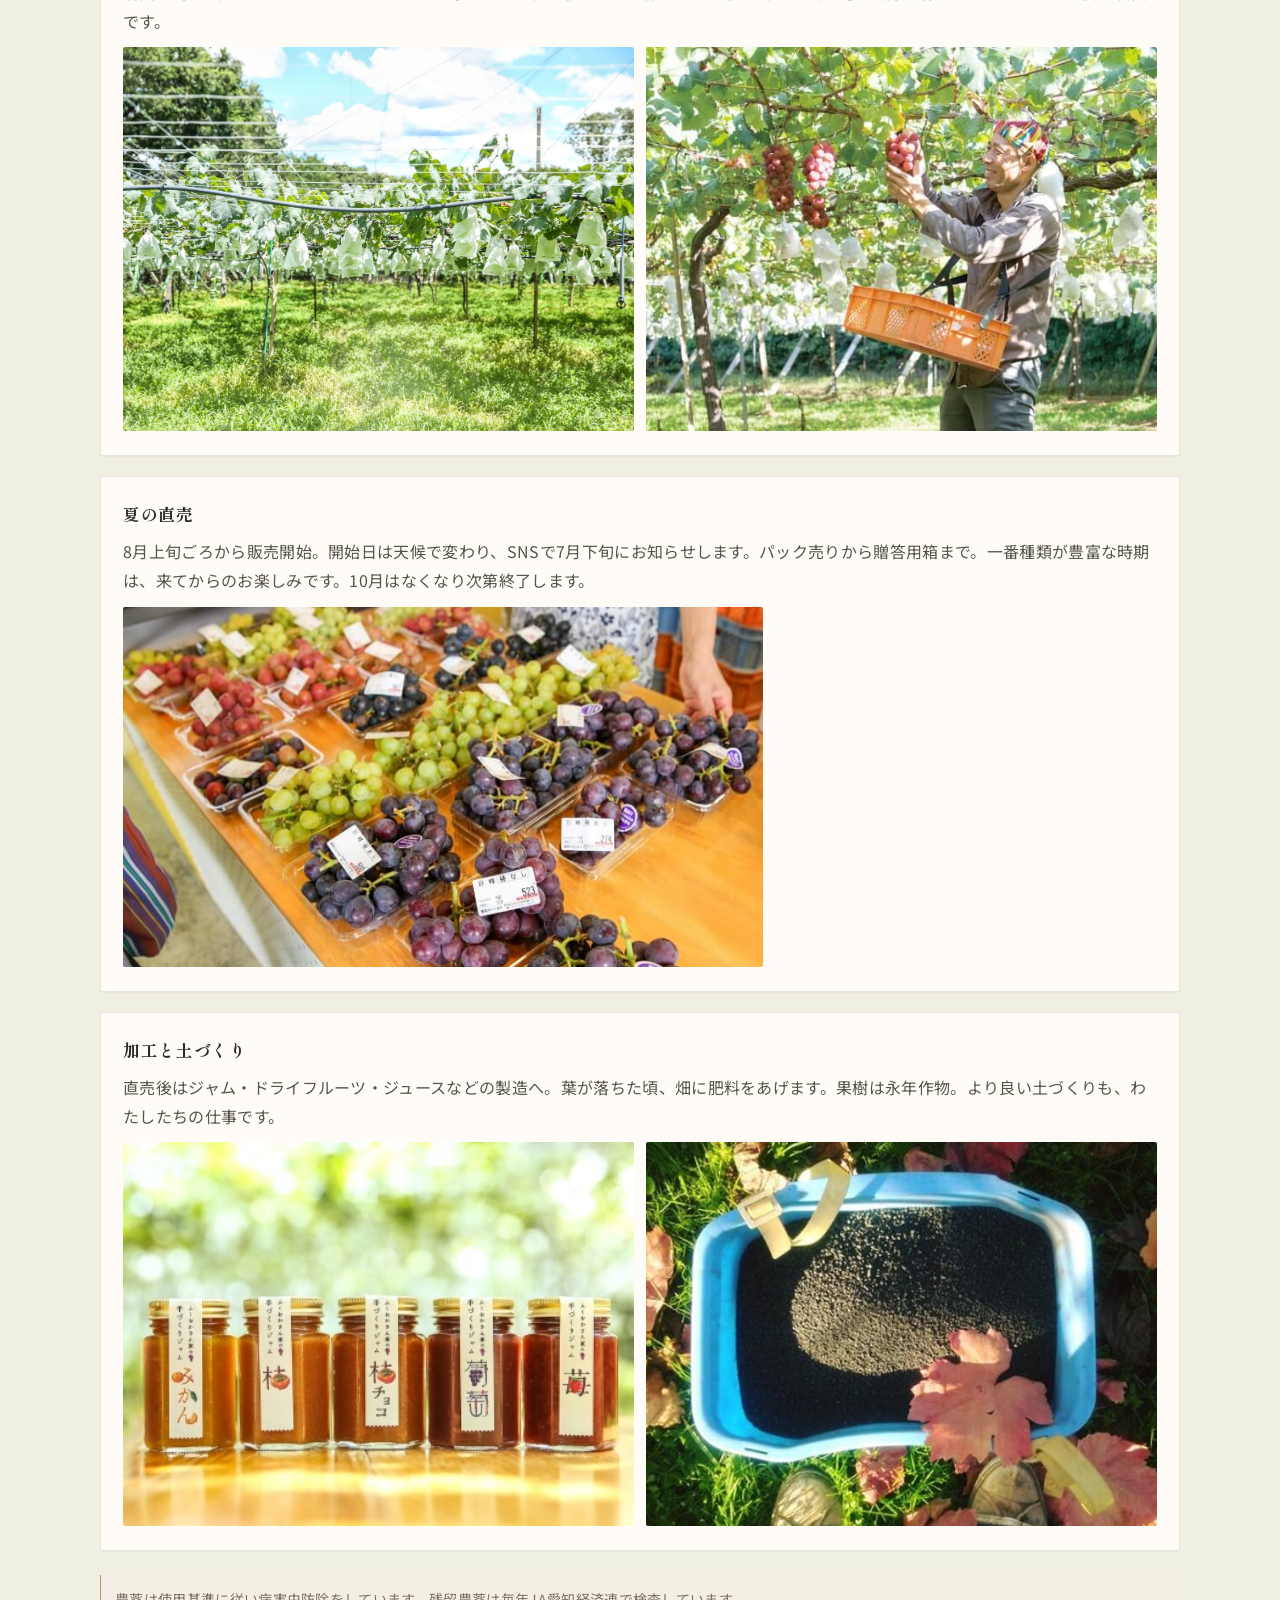
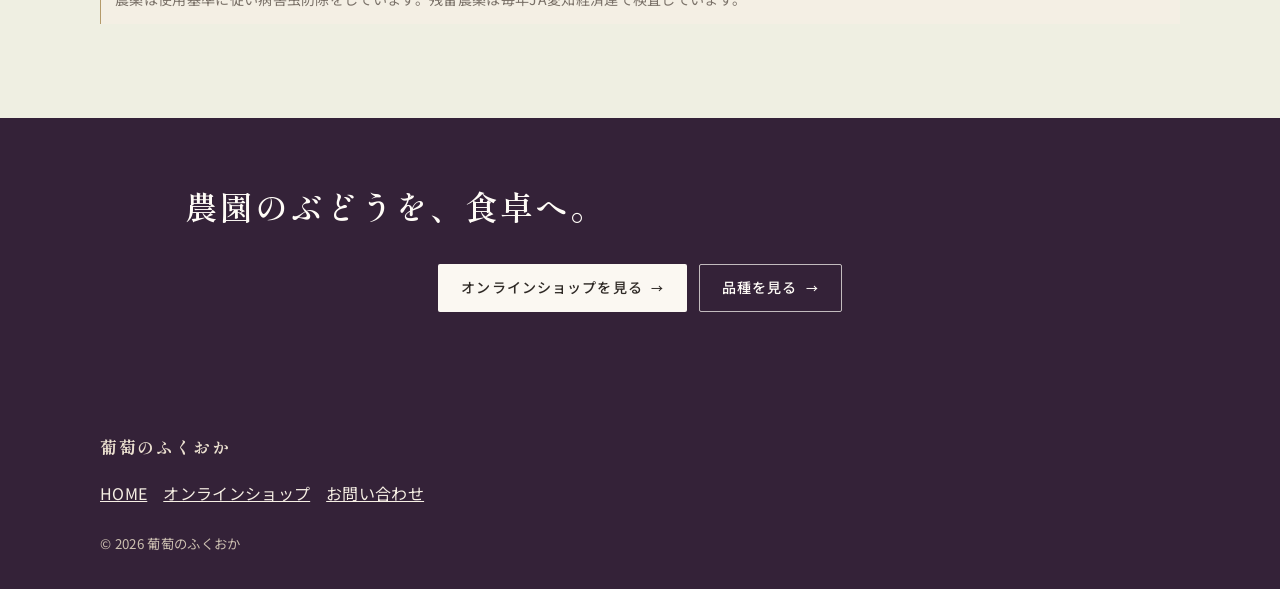
==== commit 4c3e5f89: "Unify photo ratios, card heights, and reading width without redesigning the farm site. Co-authored-b" ====
--- a/about.html
+++ b/about.html
@@ -1,4 +1,4 @@
-﻿<!DOCTYPE html>
+<!DOCTYPE html>
 <html lang="ja">
 <head>
   <meta charset="UTF-8" />
@@ -9,7 +9,7 @@
   <link rel="preconnect" href="https://fonts.googleapis.com" />
   <link rel="preconnect" href="https://fonts.gstatic.com" crossorigin />
   <link href="https://fonts.googleapis.com/css2?family=Noto+Sans+JP:wght@400;500;700&family=Shippori+Mincho:wght@500;600;700&display=swap" rel="stylesheet" />
-  <link rel="stylesheet" href="./css/style.css?v=20260827b" />
+  <link rel="stylesheet" href="./css/style.css?v=20260827c" />
 </head>
 <body>
   <a class="skip-link" href="#main">本文へスキップ</a>
@@ -162,6 +162,6 @@
     <a href="https://www.instagram.com/budounofukuoka/" target="_blank" rel="noopener noreferrer">Instagram</a>
     <a class="is-buy" href="https://budounofukuoka.stores.jp/" target="_blank" rel="noopener noreferrer">購入する</a>
   </div>
-  <script src="./js/script.js?v=20260827"></script>
+  <script src="./js/script.js?v=20260827c"></script>
 </body>
 </html>
--- a/css/style.css
+++ b/css/style.css
@@ -43,10 +43,12 @@
   background: var(--paper);
   font-family: var(--font-sans);
   font-size: 16px;
-  line-height: 1.85;
-  letter-spacing: 0.03em;
+  line-height: 1.8;
+  letter-spacing: 0.02em;
   padding-bottom: calc(var(--sticky-h) + 12px);
   text-align: left;
+  overflow-wrap: anywhere;
+  line-break: strict;
 }
 
 img { max-width: 100%; height: auto; display: block; }
@@ -85,16 +87,19 @@
   font-weight: 600;
   line-height: 1.45;
   letter-spacing: 0.06em;
+  text-wrap: balance;
+  max-width: 18em;
 }
 .lead {
-  margin: 0 0 28px;
+  margin: 0 0 24px;
   color: var(--ink-soft);
-  max-width: 40em;
+  max-width: 42em;
+  text-wrap: pretty;
 }
 
 .section-head {
   text-align: left;
-  margin-bottom: 40px;
+  margin-bottom: 32px;
 }
 .section-head .kicker { letter-spacing: 0.32em; }
 .section-head .heading { margin-bottom: 14px; }
@@ -128,12 +133,13 @@
 }
 
 .section {
-  padding: 72px 0;
+  padding: 64px 0;
   overflow: hidden;
 }
 .section--paper { background: var(--cream); }
 .section--leaf { background: color-mix(in srgb, var(--leaf-pale) 42%, var(--paper)); }
 .section--grape {
+  padding: 56px 0;
   background: var(--grape-deep);
   color: var(--cream);
 }
@@ -322,7 +328,7 @@
 /* Hero */
 .hero {
   position: relative;
-  min-height: calc(100svh - var(--header-h));
+  min-height: min(100svh - var(--header-h), 640px);
   display: grid;
   align-items: end;
   overflow: hidden;
@@ -406,10 +412,26 @@
   letter-spacing: 0.06em;
 }
 .photo--hero img { border-radius: 0; }
-.photo--wide img { aspect-ratio: 16 / 9; }
-.photo--field img { aspect-ratio: 4 / 3; }
-.photo--tall img { aspect-ratio: 3 / 4; }
-.photo--square img { aspect-ratio: 1; }
+.photo--wide img {
+  aspect-ratio: 16 / 9;
+  object-fit: cover;
+  object-position: center 40%;
+}
+.photo--field img {
+  aspect-ratio: 4 / 3;
+  object-fit: cover;
+  object-position: center 35%;
+}
+.photo--tall img {
+  aspect-ratio: 4 / 5;
+  object-fit: cover;
+  object-position: center 18%;
+}
+.photo--square img {
+  aspect-ratio: 1;
+  object-fit: cover;
+  object-position: center;
+}
 .photo--contain {
   background: var(--ivory);
   border-radius: var(--radius);
@@ -448,6 +470,12 @@
   padding: 22px 22px 24px;
   overflow: hidden;
 }
+.flow-card .photo {
+  max-width: 640px;
+}
+.flow-card .photo img {
+  object-position: center 35%;
+}
 .flow-card strong {
   display: block;
   font-family: var(--font-serif);
@@ -457,6 +485,9 @@
 }
 
 .card {
+  display: flex;
+  flex-direction: column;
+  height: 100%;
   background: var(--white);
   border: 1px solid var(--line);
   border-radius: var(--radius);
@@ -464,7 +495,17 @@
   overflow: hidden;
   text-align: left;
 }
-.card__body { padding: 22px 22px 24px; }
+.card__body {
+  display: flex;
+  flex-direction: column;
+  flex: 1;
+  padding: 20px 20px 22px;
+}
+.card__body .text-link,
+.card__body .btn {
+  margin-top: auto;
+  padding-top: 8px;
+}
 .card h3,
 .card h2 {
   margin: 0 0 10px;
@@ -497,15 +538,33 @@
 
 .flow-item {
   display: grid;
-  grid-template-columns: 48px minmax(0, 1fr);
-  gap: 14px;
-  align-items: start;
+  grid-template-columns: 40px minmax(0, 1fr);
+  gap: 12px;
+  align-items: stretch;
   min-width: 0;
-  padding: 18px 18px 20px;
+  height: 100%;
+  padding: 16px 16px 18px;
   text-align: left;
   overflow: hidden;
   background: var(--white);
   border: 1px solid var(--line);
+}
+.flow-item > div {
+  display: flex;
+  flex-direction: column;
+  min-width: 0;
+}
+.flow-item strong {
+  display: block;
+  font-family: var(--font-serif);
+  font-size: 1.02rem;
+  line-height: 1.45;
+  letter-spacing: 0.04em;
+  text-wrap: pretty;
+}
+.flow-item p {
+  margin: 8px 0 0;
+  flex: 1;
 }
 .flow-item img,
 .flow-item .photo {
@@ -516,11 +575,16 @@
 .flow-item .photo img,
 .flow-item img {
   aspect-ratio: 16 / 10;
+  width: 100%;
   height: auto;
   object-fit: cover;
   object-position: center 35%;
   border-radius: var(--radius);
 }
+.flow-item:nth-child(1) img { object-position: center 42%; }
+.flow-item:nth-child(2) img { object-position: center 48%; }
+.flow-item:nth-child(3) img { object-position: center 28%; }
+.flow-item:nth-child(4) img { object-position: center 55%; }
 .flow-num {
   font-family: var(--font-serif);
   color: var(--grape);
@@ -531,15 +595,13 @@
   display: grid;
   gap: 12px;
   overflow: hidden;
-}
-.people-feature .photo img {
-  object-position: 82% 10%;
 }
 .flow-visual img {
   width: 100%;
   height: auto;
   aspect-ratio: 4 / 3;
   object-fit: cover;
+  object-position: center 35%;
   border-radius: var(--radius);
 }
 
@@ -620,14 +682,15 @@
 .specs dt { color: var(--muted); }
 
 .news-card {
-  display: grid;
+  display: flex;
+  flex-direction: column;
+  align-items: flex-start;
   gap: 8px;
   padding: 0 0 28px;
   border-bottom: 1px solid var(--line);
   text-align: left;
   background: transparent;
   box-shadow: none;
-  justify-items: start;
 }
 .news-card time,
 .news-card .news-cat,
@@ -653,17 +716,53 @@
   margin: 4px 0 0;
   font-family: var(--font-serif);
   font-size: 1.15rem;
-}
-.news-card p { margin: 0; color: var(--ink-soft); }
-.news-card .photo { margin: 8px 0 4px; width: 100%; justify-self: stretch; }
+  text-wrap: pretty;
+}
+.news-card p {
+  margin: 0;
+  color: var(--ink-soft);
+  max-width: 42em;
+}
+.news-card .photo {
+  margin: 8px 0 4px;
+  width: 100%;
+  max-width: 560px;
+}
+.news-card .photo img {
+  aspect-ratio: 16 / 9;
+  object-fit: cover;
+  object-position: center 42%;
+}
+.news-card .text-link { margin-top: 4px; }
 .news-list--home .news-card { padding-bottom: 28px; }
-.news-list--home .photo--wide img { aspect-ratio: 16 / 9; }
-
+
+.variety-grid {
+  align-items: stretch;
+}
+.variety-grid .photo {
+  aspect-ratio: 1;
+  background: var(--ivory);
+  display: grid;
+  place-items: center;
+}
 .variety-grid .photo img {
+  width: 100%;
+  height: 100%;
+  max-height: none;
   aspect-ratio: 1;
-  width: 100%;
-}
-.purpose-card .photo img { aspect-ratio: 16 / 10; }
+  object-fit: contain;
+  object-position: center;
+  padding: 16px 14px 12px;
+}
+.purpose-card .photo img {
+  aspect-ratio: 16 / 10;
+  object-position: center 40%;
+}
+.event-grid .photo img {
+  aspect-ratio: 16 / 9;
+  object-fit: cover;
+  object-position: center 40%;
+}
 .purpose-q {
   font-family: var(--font-serif);
   font-size: clamp(1.4rem, 4vw, 1.9rem);
@@ -679,6 +778,7 @@
   width: 100%;
   aspect-ratio: 1;
   object-fit: cover;
+  object-position: center 40%;
 }
 .ig-card {
   display: grid;
@@ -722,6 +822,14 @@
   display: grid;
   gap: 24px;
   text-align: left;
+}
+.people-feature .photo img {
+  object-position: 82% 12%;
+}
+.split > div > p,
+.people-feature > div > p,
+.quote {
+  max-width: 42em;
 }
 .quote {
   font-family: var(--font-serif);
@@ -791,6 +899,10 @@
 .split {
   display: grid;
   gap: 28px;
+  align-items: start;
+}
+.split .photo {
+  min-width: 0;
 }
 .cta-band {
   display: grid;
@@ -808,10 +920,65 @@
 }
 
 @media (min-width: 768px) {
-  :root { --header-h: 112px; }
   body { padding-bottom: 0; }
   .sticky-cta { display: none; }
-  .nav-toggle { display: none; margin-left: 0; }
+  .header-cta { min-height: 40px; padding: 0 16px; font-size: 0.78rem; }
+  .section { padding: 80px 0; }
+  .section--grape { padding: 64px 0; }
+  .mosaic { grid-template-columns: 1.15fr 0.85fr; align-items: start; }
+  .people-grid,
+  .variety-grid,
+  .event-grid,
+  .purpose-grid,
+  .guide-grid,
+  .flow-list--steps {
+    grid-template-columns: repeat(2, minmax(0, 1fr));
+    align-items: stretch;
+  }
+  .split {
+    grid-template-columns: minmax(0, 1fr) minmax(0, 1.05fr);
+    gap: 36px 48px;
+    align-items: center;
+  }
+  .split--top { align-items: start; }
+  .hero {
+    align-items: center;
+    min-height: min(78svh, 680px);
+  }
+  .hero__content { padding: 72px 0; }
+  .calendar { grid-template-columns: repeat(3, 1fr); }
+  .calendar__month { border: 1px solid var(--line); }
+  .calendar__month + .calendar__month { border-left: 0; }
+  .calendar__month + .calendar__month::before {
+    position: absolute;
+    top: 34px;
+    left: -12px;
+    width: 24px;
+    height: 1px;
+    margin: 0;
+  }
+  .ig-grid { grid-template-columns: repeat(3, 1fr); }
+  .section-head--split {
+    grid-template-columns: auto 1fr;
+    align-items: baseline;
+    gap: 16px 28px;
+  }
+  .section-head--split .heading { font-size: 2rem; }
+  .flow-visual { grid-template-columns: 1fr 1fr; }
+  .map-frame { min-height: 360px; }
+}
+
+@media (min-width: 960px) {
+  .people-feature {
+    grid-template-columns: minmax(0, 0.92fr) minmax(0, 1.08fr);
+    align-items: center;
+    gap: 40px;
+  }
+}
+
+@media (min-width: 1024px) {
+  :root { --header-h: 104px; }
+  .nav-toggle { display: none; }
   .site-header__inner {
     display: grid;
     grid-template-columns: 1fr auto;
@@ -819,7 +986,7 @@
       "brand cta"
       "nav nav";
     align-items: center;
-    gap: 8px 16px;
+    gap: 6px 16px;
     padding-top: 8px;
     padding-bottom: 8px;
   }
@@ -834,63 +1001,27 @@
     flex: none;
     grid-area: nav;
   }
-  .header-cta { order: 0; grid-area: cta; display: inline-flex; min-height: 40px; padding: 0 16px; font-size: 0.78rem; }
+  .header-cta { order: 0; grid-area: cta; }
   .nav__list {
     display: flex;
-    flex-wrap: wrap;
+    flex-wrap: nowrap;
     justify-content: flex-start;
     align-items: center;
-    gap: 8px 14px;
-    row-gap: 8px;
+    gap: 0 16px;
   }
   .nav a {
     border: 0;
     padding: 4px 0;
-    font-size: 0.75rem;
-    line-height: 1.5;
+    font-size: 0.78rem;
+    line-height: 1.4;
     white-space: nowrap;
+    flex-shrink: 0;
   }
-  .section { padding: 96px 0; }
-  .mosaic { grid-template-columns: 1.15fr 0.85fr; }
-  .people-grid,
-  .variety-grid,
-  .event-grid,
-  .purpose-grid,
-  .guide-grid,
-  .flow-list--steps {
-    grid-template-columns: repeat(2, minmax(0, 1fr));
-    align-items: start;
-  }
-  .split { grid-template-columns: 1fr 1fr; align-items: center; }
-  .split--top { align-items: start; }
-  .hero { align-items: center; }
-  .hero__content { padding: 88px 0; }
-  .calendar { grid-template-columns: repeat(3, 1fr); }
-  .calendar__month { border: 1px solid var(--line); }
-  .calendar__month + .calendar__month { border-left: 0; }
-  .calendar__month + .calendar__month::before {
-    position: absolute;
-    top: 34px;
-    left: -12px;
-    width: 24px;
-    height: 1px;
-    margin: 0;
-  }
-  .ig-grid { grid-template-columns: repeat(3, 1fr); }
-  .people-feature { grid-template-columns: 0.9fr 1.1fr; align-items: center; }
-  .section-head--split {
-    grid-template-columns: auto 1fr;
-    align-items: baseline;
-    gap: 16px 28px;
-  }
-  .section-head--split .heading { font-size: 2rem; }
-  .flow-visual { grid-template-columns: 1fr 1fr; }
-  .map-frame { min-height: 360px; }
-}
-
-@media (min-width: 1100px) {
+}
+
+@media (min-width: 1200px) {
   .nav a { font-size: 0.84rem; }
-  .variety-grid { grid-template-columns: repeat(3, 1fr); }
+  .variety-grid { grid-template-columns: repeat(3, minmax(0, 1fr)); }
   .wrap { width: min(100% - 48px, var(--wrap)); }
 }
 
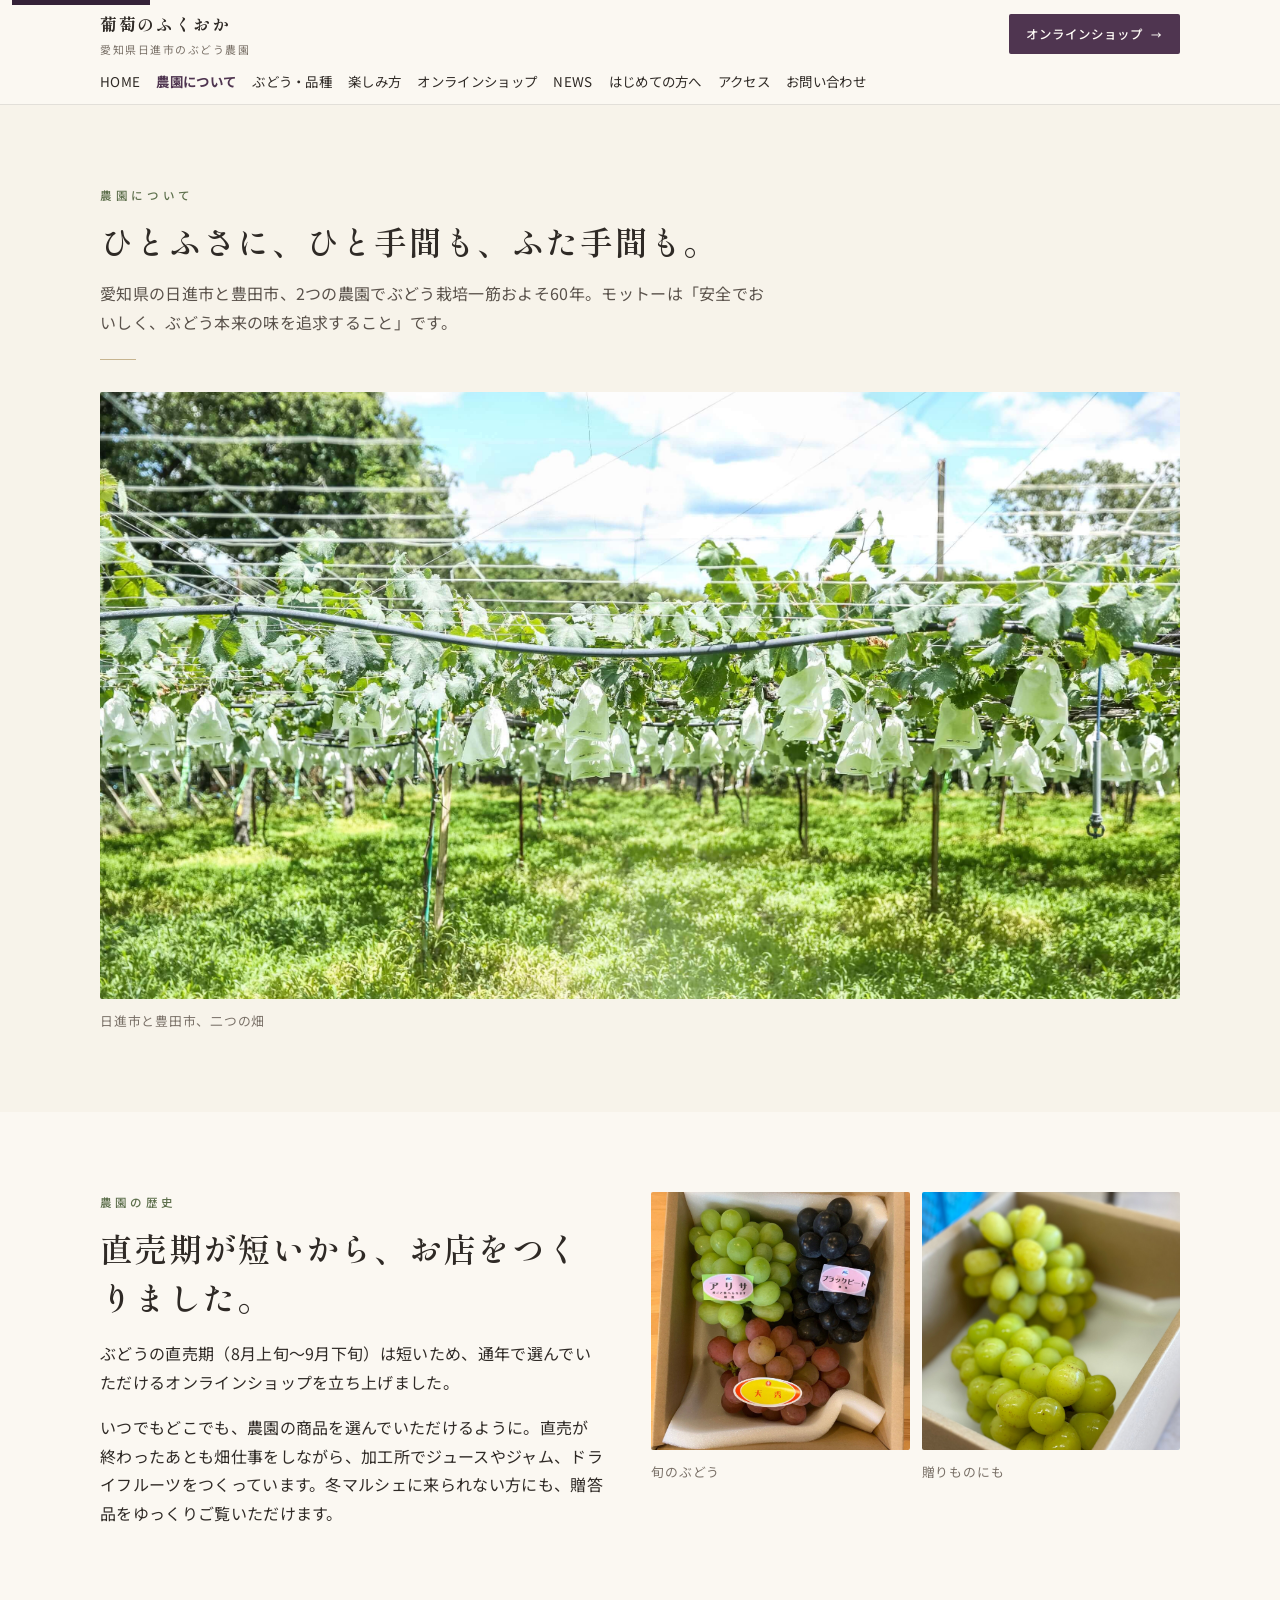
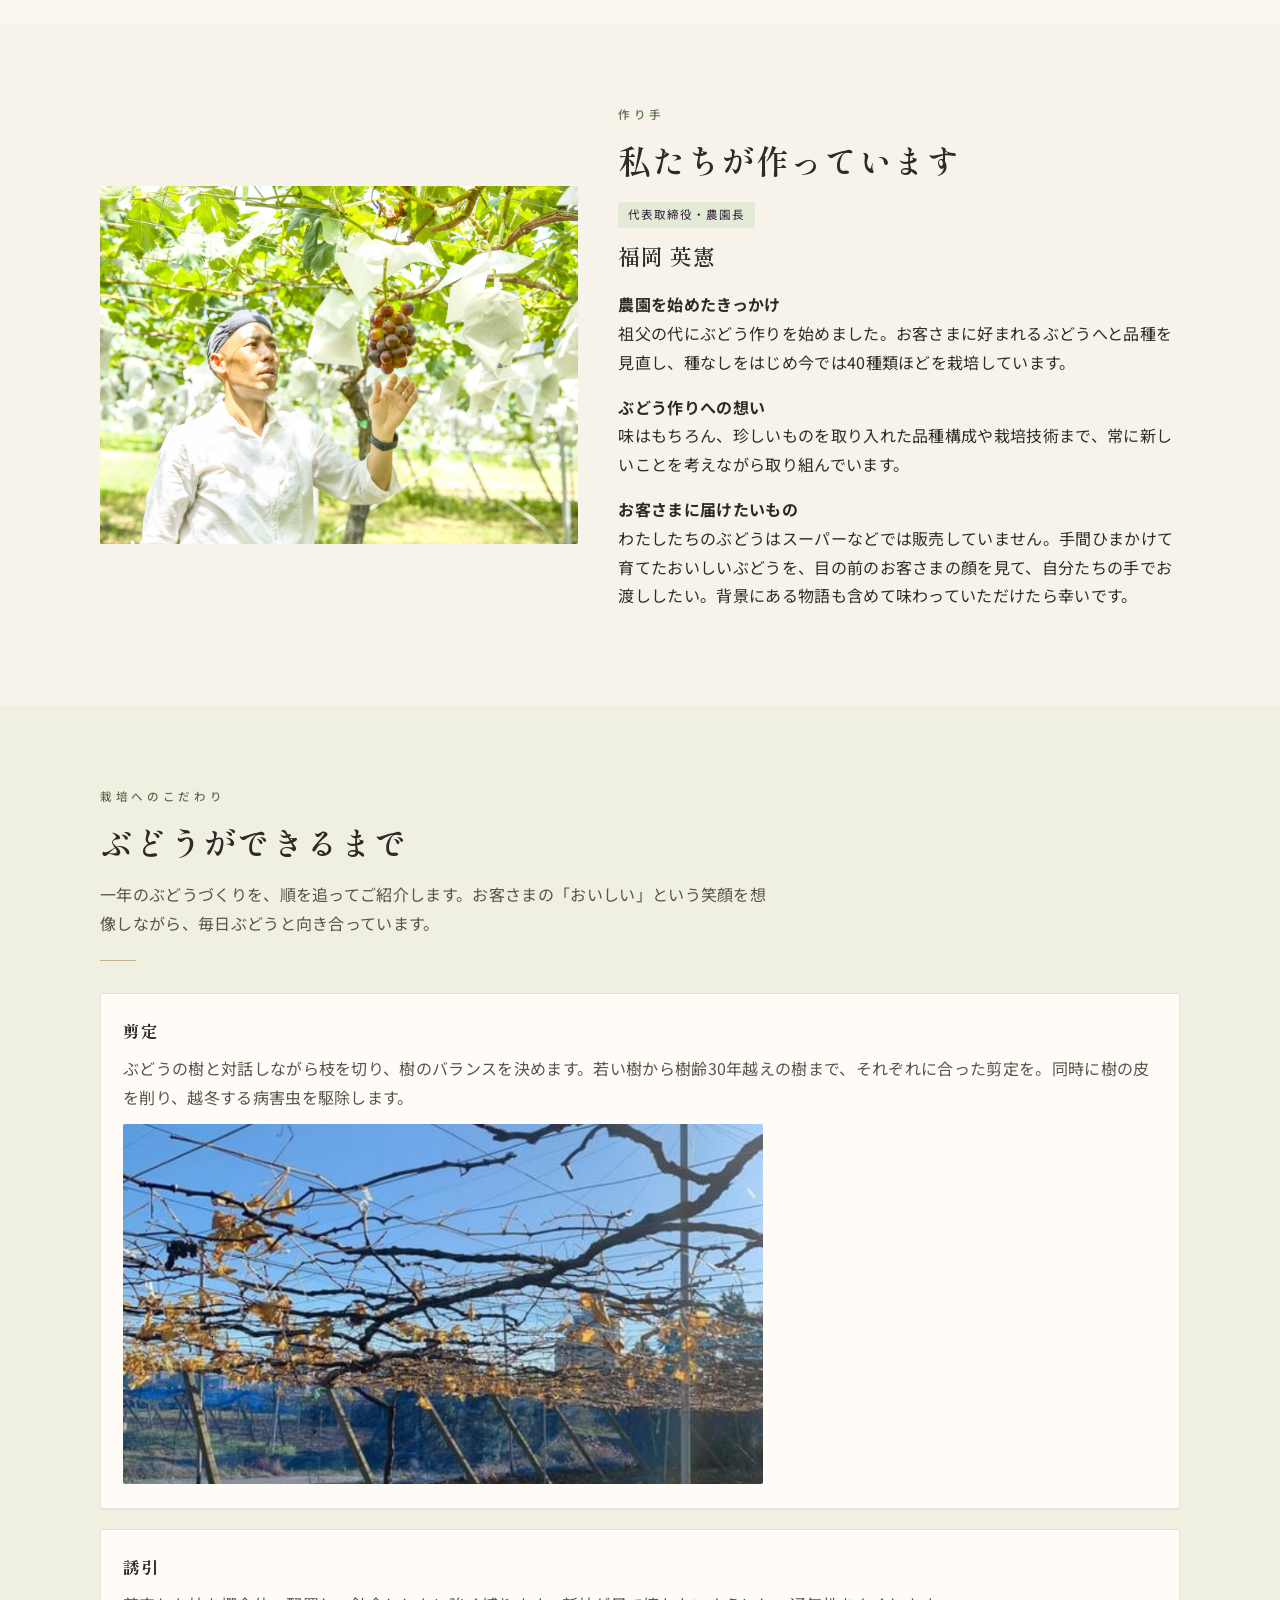
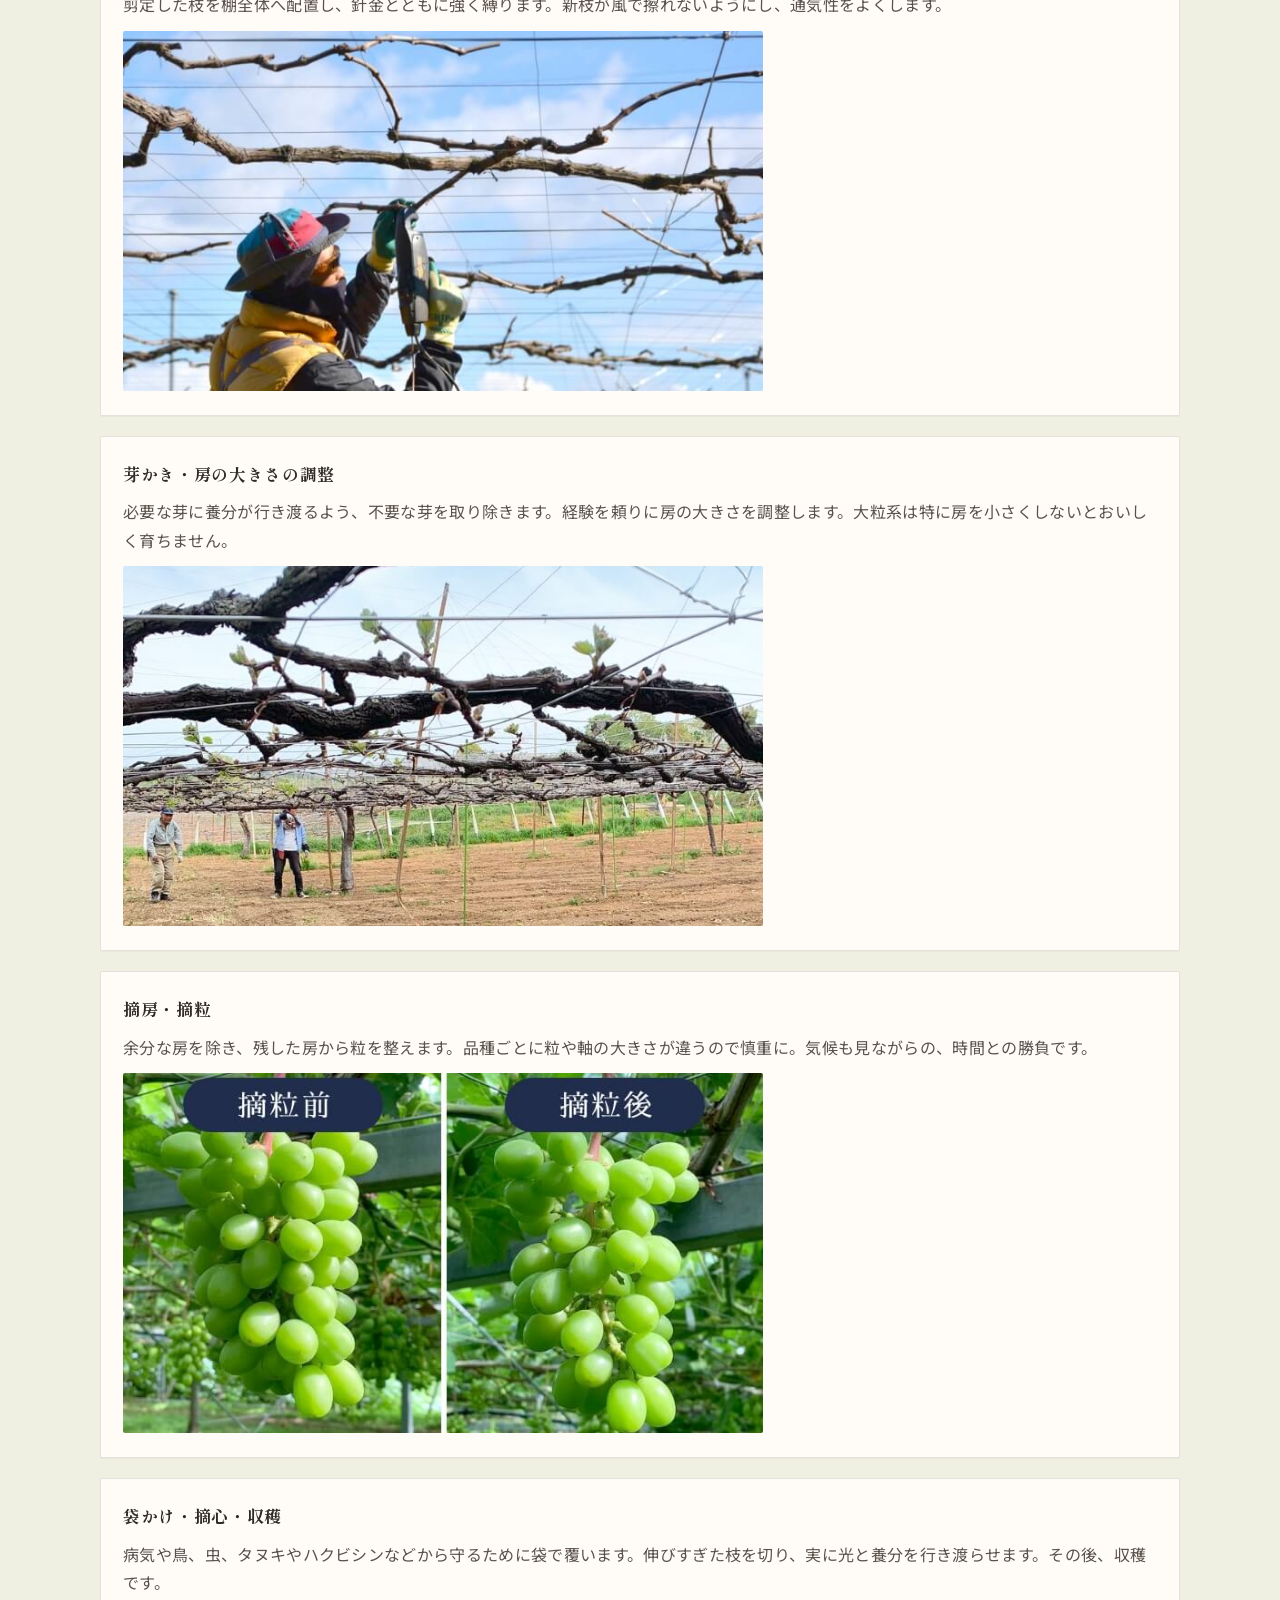
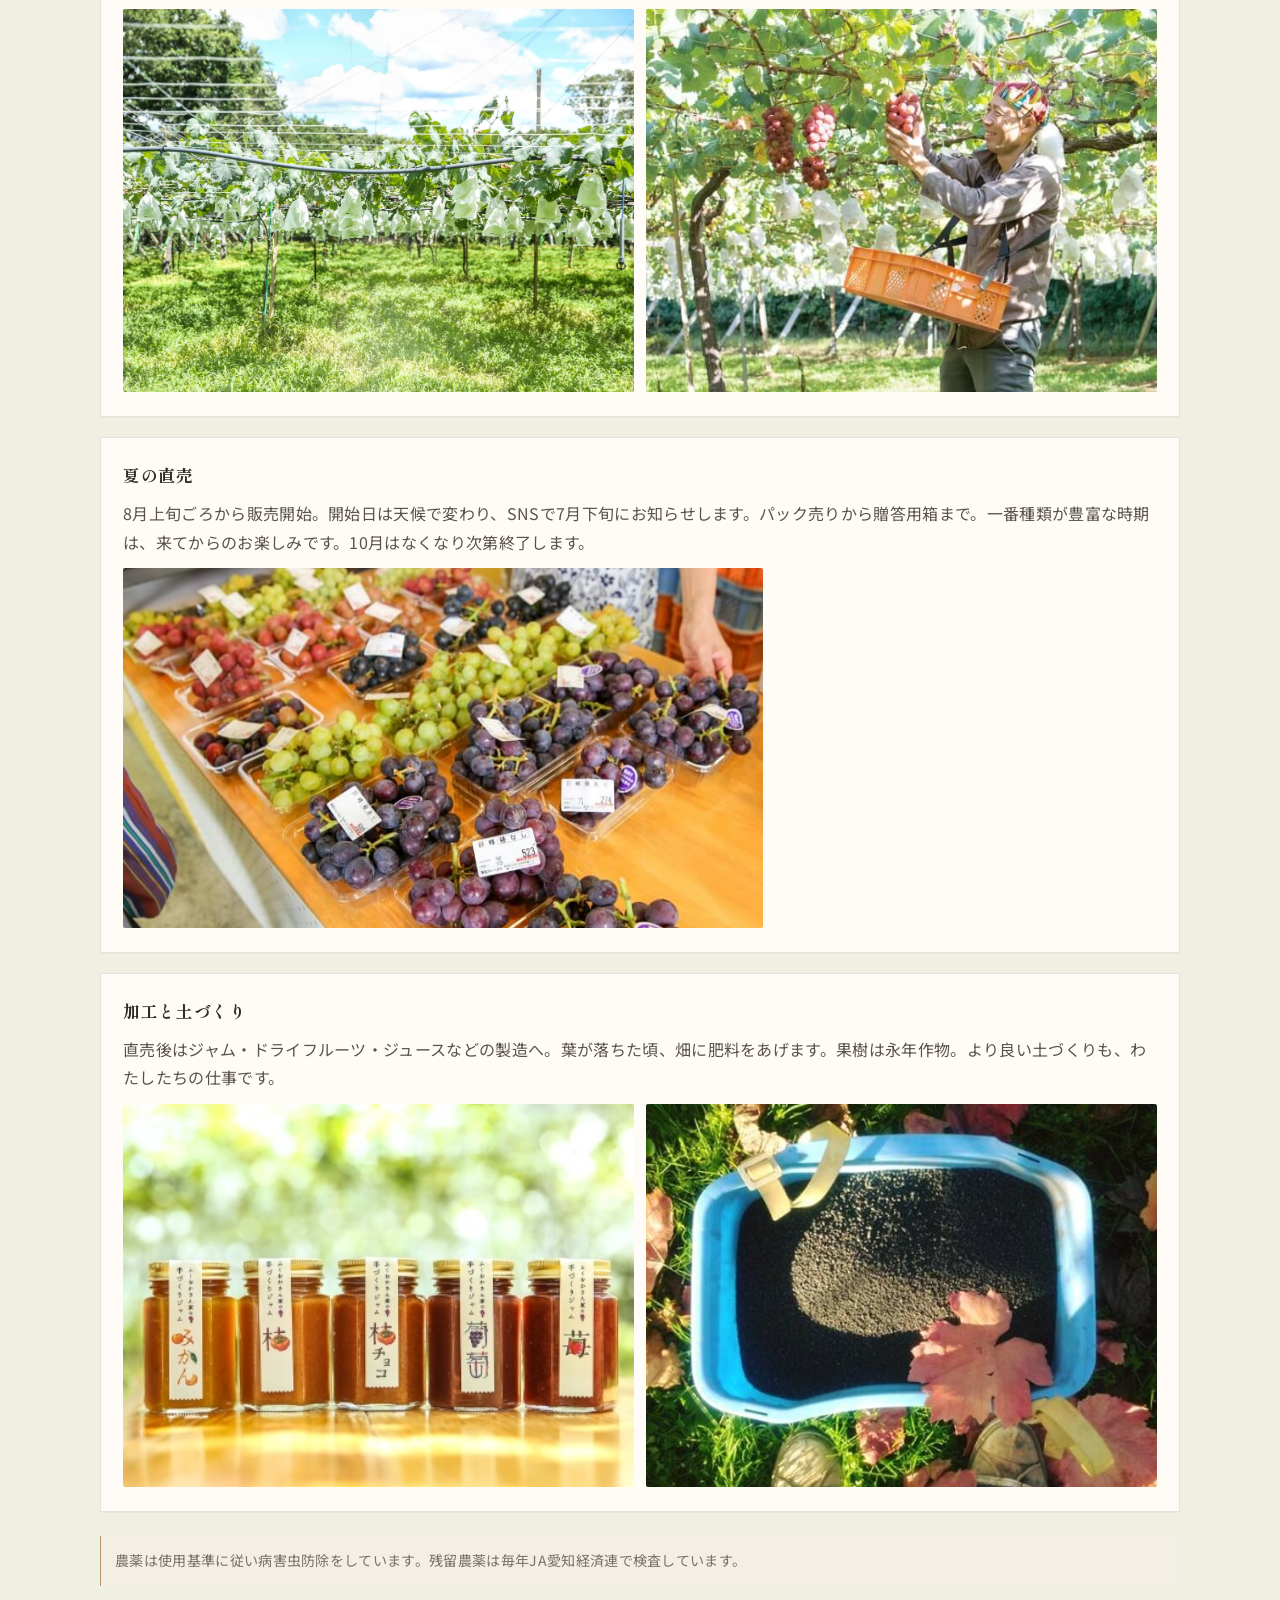
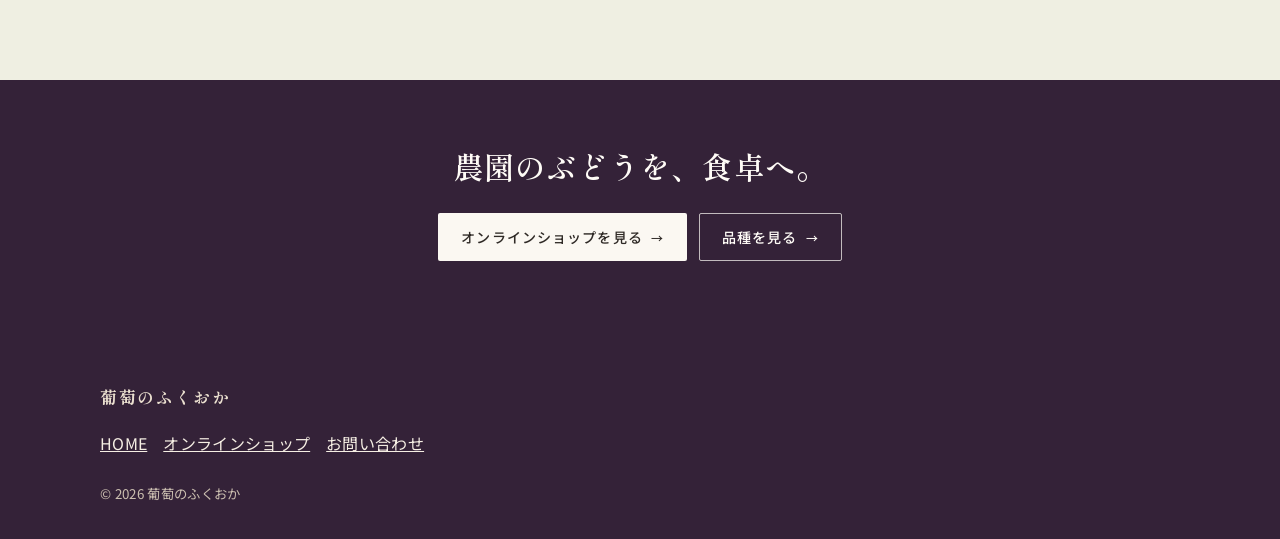
==== commit ae4b193e: "Keep CTA phrases intact and equalize farm scenery photo heights. Co-authored-by: Cursor <cursoragent" ====
--- a/about.html
+++ b/about.html
@@ -9,7 +9,7 @@
   <link rel="preconnect" href="https://fonts.googleapis.com" />
   <link rel="preconnect" href="https://fonts.gstatic.com" crossorigin />
   <link href="https://fonts.googleapis.com/css2?family=Noto+Sans+JP:wght@400;500;700&family=Shippori+Mincho:wght@500;600;700&display=swap" rel="stylesheet" />
-  <link rel="stylesheet" href="./css/style.css?v=20260827c" />
+  <link rel="stylesheet" href="./css/style.css?v=20260827f" />
 </head>
 <body>
   <a class="skip-link" href="#main">本文へスキップ</a>
--- a/css/style.css
+++ b/css/style.css
@@ -47,7 +47,8 @@
   letter-spacing: 0.02em;
   padding-bottom: calc(var(--sticky-h) + 12px);
   text-align: left;
-  overflow-wrap: anywhere;
+  overflow-wrap: break-word;
+  word-break: normal;
   line-break: strict;
 }
 
@@ -85,16 +86,20 @@
   font-family: var(--font-serif);
   font-size: clamp(1.5rem, 4.6vw, 2.05rem);
   font-weight: 600;
-  line-height: 1.45;
-  letter-spacing: 0.06em;
-  text-wrap: balance;
-  max-width: 18em;
+  line-height: 1.5;
+  letter-spacing: 0.04em;
+  text-wrap: pretty;
+  overflow-wrap: normal;
+  word-break: normal;
 }
 .lead {
   margin: 0 0 24px;
   color: var(--ink-soft);
   max-width: 42em;
   text-wrap: pretty;
+  overflow-wrap: normal;
+  word-break: normal;
+  line-break: auto;
 }
 
 .section-head {
@@ -375,9 +380,13 @@
 }
 .hero__sub {
   margin: 0 auto 28px;
-  max-width: 28em;
+  max-width: 34em;
   color: #f3eadc;
   font-size: 0.95rem;
+  overflow-wrap: normal;
+  word-break: normal;
+  line-break: auto;
+  text-wrap: pretty;
 }
 .hero .actions { justify-content: center; }
 .hero .btn--ghost {
@@ -450,6 +459,22 @@
   align-items: start;
 }
 .mosaic .photo img { min-height: 0; }
+
+#landscape .mosaic {
+  gap: 16px;
+}
+#landscape .mosaic .photo img {
+  aspect-ratio: 3 / 2;
+  width: 100%;
+  height: auto;
+  object-fit: cover;
+}
+#landscape .mosaic .photo--field img {
+  object-position: 72% 42%;
+}
+#landscape .mosaic .photo--tall img {
+  object-position: 38% 28%;
+}
 
 /* Cards */
 .story-grid,
@@ -553,6 +578,7 @@
   display: flex;
   flex-direction: column;
   min-width: 0;
+  height: 100%;
 }
 .flow-item strong {
   display: block;
@@ -564,13 +590,13 @@
 }
 .flow-item p {
   margin: 8px 0 0;
-  flex: 1;
+  flex: 1 1 auto;
 }
 .flow-item img,
 .flow-item .photo {
   width: 100%;
   max-width: 100%;
-  margin: 12px 0 0;
+  margin: auto 0 0;
 }
 .flow-item .photo img,
 .flow-item img {
@@ -908,8 +934,28 @@
   display: grid;
   gap: 16px;
   text-align: center;
-}
-.cta-band .lead { margin-inline: auto; text-align: left; }
+  justify-items: center;
+}
+.cta-band .heading {
+  max-width: min(26em, 100%);
+  margin-inline: auto;
+  margin-bottom: 8px;
+  font-size: clamp(1.4rem, 3.2vw, 1.9rem);
+  letter-spacing: 0.04em;
+  text-wrap: pretty;
+  overflow-wrap: normal;
+  word-break: normal;
+  line-break: auto;
+}
+.cta-band .lead {
+  max-width: 32em;
+  margin: 0 auto 8px;
+  text-align: left;
+  text-wrap: pretty;
+  overflow-wrap: normal;
+  word-break: normal;
+  line-break: auto;
+}
 .cta-band .actions { justify-content: center; }
 
 .gift-mosaic { margin: 20px 0 24px; }
@@ -925,7 +971,8 @@
   .header-cta { min-height: 40px; padding: 0 16px; font-size: 0.78rem; }
   .section { padding: 80px 0; }
   .section--grape { padding: 64px 0; }
-  .mosaic { grid-template-columns: 1.15fr 0.85fr; align-items: start; }
+  .mosaic { grid-template-columns: 1fr 1fr; align-items: start; }
+  #landscape .mosaic { grid-template-columns: 1fr 1fr; }
   .people-grid,
   .variety-grid,
   .event-grid,
